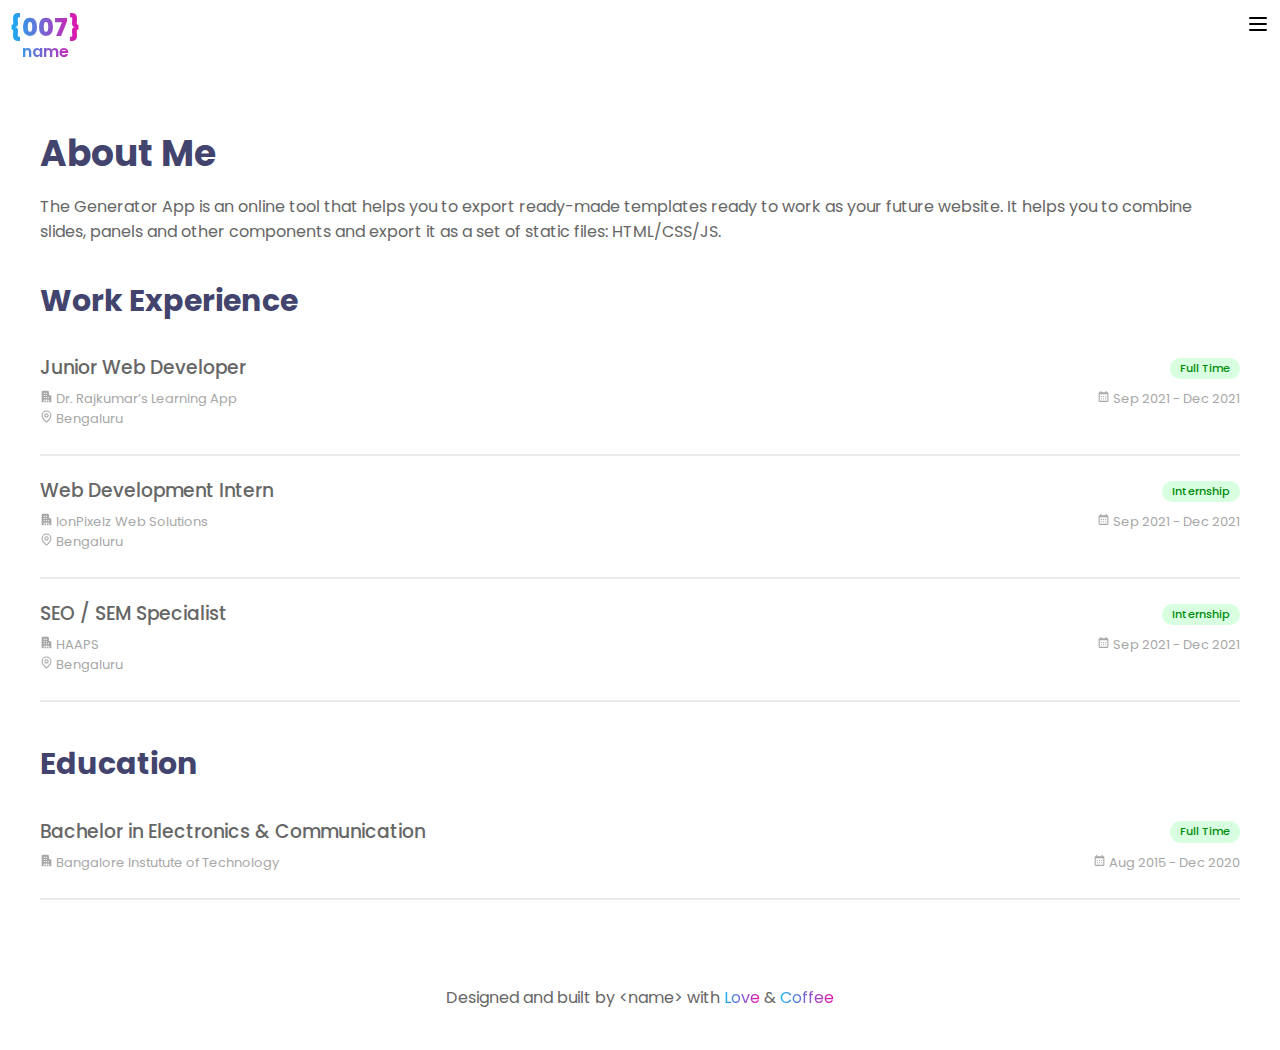
==== pages/about.html @ ec28f5c0 "styling on tech-stack.html page" ====
<!DOCTYPE html>
<html lang="en">
<head>
  <meta charset="UTF-8">
  <meta name="viewport" content="width=device-width, initial-scale=1.0">
  <title>About - Portfolio</title>
  <!-- Google Fonts -->
  <link rel="preconnect" href="https://fonts.googleapis.com">
  <link rel="preconnect" href="https://fonts.gstatic.com" crossorigin>
  <link href="https://fonts.googleapis.com/css2?family=Poppins:ital,wght@0,100;0,200;0,300;0,400;0,500;0,600;0,700;0,800;0,900;1,100;1,200;1,300;1,400;1,500;1,600;1,700;1,800;1,900&display=swap" rel="stylesheet">
  <!-- CSS -->
  <link rel="stylesheet" href="../css/icons.css">
  <link rel="stylesheet" href="../css/index.css">
</head>
<body>
  <!-- Header -->
  <header class="header">
    <nav class="header__nav">
      <!-- Logo -->
      <div class="header__logo">
      <div class="logo">
        <a href="index.html">
          <div class="logo__upper">{007}</div>
          <div class="logo__lower">name</div>
        </a>
      </div>
    </div>
    <!-- Navigation -->
      <div class="toggle-menu" role="button"><i class="icon icon-menu"></i></div>
    </nav>
  </header>

  <!-- Main -->
   <main class="page-content page-about">
    <h1>About Me</h1>
    <p>The Generator App is an online tool that helps you to export ready-made templates ready to work as your future website. It helps you to combine slides, panels and other components and export it as a set of static files: HTML/CSS/JS.</p>

    <h2>Work Experience</h2>

    <ul class="job-list">
      <li class="job-list__item">
        <h3 class="job-list__title">Junior Web Developer <span class="pill">Full Time</span></h3>
        <div class="job-list__detail-container">
          <div class="job-list__detail"><i class="icon icon-building"></i> Dr. Rajkumar’s Learning App</div>
          <div class="job-list__detail"><i class="icon icon-map_pin"></i> Bengaluru</div>
        </div>
        <div class="job-list__detail"><i class="icon icon-calendar"></i> Sep 2021 - Dec 2021</div>
      </li>
      <li class="job-list__item">
        <h3 class="job-list__title">Web Development Intern <span class="pill">Internship</span></h3>
        <div class="job-list__detail-container">
        <div class="job-list__detail"><i class="icon icon-building"></i> IonPixelz Web Solutions</div>

          <div class="job-list__detail"><i class="icon icon-map_pin"></i> Bengaluru</div>
        </div>
        <div class="job-list__detail"><i class="icon icon-calendar"></i> Sep 2021 - Dec 2021</div>

      </li>
      <li class="job-list__item">
        <h3 class="job-list__title">SEO / SEM Specialist <span class="pill">Internship</span></h3>
        <div class="job-list__detail-container">
          <div class="job-list__detail"><i class="icon icon-building"></i> HAAPS</div>
          <div class="job-list__detail"><i class="icon icon-map_pin"></i> Bengaluru</div>
        </div>

        <div class="job-list__detail"><i class="icon icon-calendar"></i> Sep 2021 - Dec 2021</div>
      </li>
    </ul>

    <h2>Education</h2>

    <ul class="job-list">
      <li class="job-list__item">
        <h3 class="job-list__title">Bachelor in Electronics & Communication <span class="pill">Full Time</span></h3>
        <div class="job-list__detail"><i class="icon icon-building"></i> Bangalore Instutute of Technology</div>
        <div class="job-list__detail"><i class="icon icon-calendar"></i> Aug 2015 - Dec 2020</div>
      </li>
    </ul>
   </main>

  <!-- Footer -->
   <footer class="footer">
    <p>Designed and built by &lt;name&gt; with <span class="gradient-text">Love</span> & <span class="gradient-text">Coffee</span></p>
   </footer>
</body>
</html>
---- css/icons.css ----
/* COLORED ICONS ----------------------------------- */

/* Devicon: html5 */
.icon-html5 {
  display: inline-block;
  width: 1em;
  height: 1em;
  background-repeat: no-repeat;
  background-size: 100% 100%;
  background-image: url("data:image/svg+xml,%3Csvg xmlns='http://www.w3.org/2000/svg' viewBox='0 0 128 128'%3E%3Cpath fill='%23e44d26' d='M19.037 113.876L9.032 1.661h109.936l-10.016 112.198l-45.019 12.48z'/%3E%3Cpath fill='%23f16529' d='m64 116.8l36.378-10.086l8.559-95.878H64z'/%3E%3Cpath fill='%23ebebeb' d='M64 52.455H45.788L44.53 38.361H64V24.599H29.489l.33 3.692l3.382 37.927H64zm0 35.743l-.061.017l-15.327-4.14l-.979-10.975H33.816l1.928 21.609l28.193 7.826l.063-.017z'/%3E%3Cpath fill='%23fff' d='M63.952 52.455v13.763h16.947l-1.597 17.849l-15.35 4.143v14.319l28.215-7.82l.207-2.325l3.234-36.233l.335-3.696h-3.708zm0-27.856v13.762h33.244l.276-3.092l.628-6.978l.329-3.692z'/%3E%3C/svg%3E");
}
/* Devicon: css3 */
.icon-css3 {
  display: inline-block;
  width: 1em;
  height: 1em;
  background-repeat: no-repeat;
  background-size: 100% 100%;
  background-image: url("data:image/svg+xml,%3Csvg xmlns='http://www.w3.org/2000/svg' viewBox='0 0 128 128'%3E%3Cpath fill='%231572b6' d='M18.814 114.123L8.76 1.352h110.48l-10.064 112.754l-45.243 12.543z'/%3E%3Cpath fill='%2333a9dc' d='m64.001 117.062l36.559-10.136l8.601-96.354h-45.16z'/%3E%3Cpath fill='%23fff' d='M64.001 51.429h18.302l1.264-14.163H64.001V23.435h34.682l-.332 3.711l-3.4 38.114h-30.95z'/%3E%3Cpath fill='%23ebebeb' d='m64.083 87.349l-.061.018l-15.403-4.159l-.985-11.031H33.752l1.937 21.717l28.331 7.863l.063-.018z'/%3E%3Cpath fill='%23fff' d='m81.127 64.675l-1.666 18.522l-15.426 4.164v14.39l28.354-7.858l.208-2.337l2.406-26.881z'/%3E%3Cpath fill='%23ebebeb' d='M64.048 23.435v13.831H30.64l-.277-3.108l-.63-7.012l-.331-3.711zm-.047 27.996v13.831H48.792l-.277-3.108l-.631-7.012l-.33-3.711z'/%3E%3C/svg%3E");
}
/* Devicon: react */
.icon-react {
  display: inline-block;
  width: 1em;
  height: 1em;
  background-repeat: no-repeat;
  background-size: 100% 100%;
  background-image: url("data:image/svg+xml,%3Csvg xmlns='http://www.w3.org/2000/svg' viewBox='0 0 128 128'%3E%3Cg fill='%2361dafb'%3E%3Ccircle cx='64' cy='64' r='11.4'/%3E%3Cpath d='M107.3 45.2c-2.2-.8-4.5-1.6-6.9-2.3c.6-2.4 1.1-4.8 1.5-7.1c2.1-13.2-.2-22.5-6.6-26.1c-1.9-1.1-4-1.6-6.4-1.6c-7 0-15.9 5.2-24.9 13.9c-9-8.7-17.9-13.9-24.9-13.9c-2.4 0-4.5.5-6.4 1.6c-6.4 3.7-8.7 13-6.6 26.1c.4 2.3.9 4.7 1.5 7.1c-2.4.7-4.7 1.4-6.9 2.3C8.2 50 1.4 56.6 1.4 64s6.9 14 19.3 18.8c2.2.8 4.5 1.6 6.9 2.3c-.6 2.4-1.1 4.8-1.5 7.1c-2.1 13.2.2 22.5 6.6 26.1c1.9 1.1 4 1.6 6.4 1.6c7.1 0 16-5.2 24.9-13.9c9 8.7 17.9 13.9 24.9 13.9c2.4 0 4.5-.5 6.4-1.6c6.4-3.7 8.7-13 6.6-26.1c-.4-2.3-.9-4.7-1.5-7.1c2.4-.7 4.7-1.4 6.9-2.3c12.5-4.8 19.3-11.4 19.3-18.8s-6.8-14-19.3-18.8M92.5 14.7c4.1 2.4 5.5 9.8 3.8 20.3c-.3 2.1-.8 4.3-1.4 6.6c-5.2-1.2-10.7-2-16.5-2.5c-3.4-4.8-6.9-9.1-10.4-13c7.4-7.3 14.9-12.3 21-12.3c1.3 0 2.5.3 3.5.9M81.3 74c-1.8 3.2-3.9 6.4-6.1 9.6c-3.7.3-7.4.4-11.2.4c-3.9 0-7.6-.1-11.2-.4q-3.3-4.8-6-9.6c-1.9-3.3-3.7-6.7-5.3-10c1.6-3.3 3.4-6.7 5.3-10c1.8-3.2 3.9-6.4 6.1-9.6c3.7-.3 7.4-.4 11.2-.4c3.9 0 7.6.1 11.2.4q3.3 4.8 6 9.6c1.9 3.3 3.7 6.7 5.3 10c-1.7 3.3-3.4 6.6-5.3 10m8.3-3.3c1.5 3.5 2.7 6.9 3.8 10.3c-3.4.8-7 1.4-10.8 1.9c1.2-1.9 2.5-3.9 3.6-6c1.2-2.1 2.3-4.2 3.4-6.2M64 97.8c-2.4-2.6-4.7-5.4-6.9-8.3c2.3.1 4.6.2 6.9.2s4.6-.1 6.9-.2c-2.2 2.9-4.5 5.7-6.9 8.3m-18.6-15c-3.8-.5-7.4-1.1-10.8-1.9c1.1-3.3 2.3-6.8 3.8-10.3c1.1 2 2.2 4.1 3.4 6.1c1.2 2.2 2.4 4.1 3.6 6.1m-7-25.5c-1.5-3.5-2.7-6.9-3.8-10.3c3.4-.8 7-1.4 10.8-1.9c-1.2 1.9-2.5 3.9-3.6 6c-1.2 2.1-2.3 4.2-3.4 6.2M64 30.2c2.4 2.6 4.7 5.4 6.9 8.3c-2.3-.1-4.6-.2-6.9-.2s-4.6.1-6.9.2c2.2-2.9 4.5-5.7 6.9-8.3m22.2 21l-3.6-6c3.8.5 7.4 1.1 10.8 1.9c-1.1 3.3-2.3 6.8-3.8 10.3c-1.1-2.1-2.2-4.2-3.4-6.2M31.7 35c-1.7-10.5-.3-17.9 3.8-20.3c1-.6 2.2-.9 3.5-.9c6 0 13.5 4.9 21 12.3c-3.5 3.8-7 8.2-10.4 13c-5.8.5-11.3 1.4-16.5 2.5c-.6-2.3-1-4.5-1.4-6.6M7 64c0-4.7 5.7-9.7 15.7-13.4c2-.8 4.2-1.5 6.4-2.1c1.6 5 3.6 10.3 6 15.6c-2.4 5.3-4.5 10.5-6 15.5C15.3 75.6 7 69.6 7 64m28.5 49.3c-4.1-2.4-5.5-9.8-3.8-20.3c.3-2.1.8-4.3 1.4-6.6c5.2 1.2 10.7 2 16.5 2.5c3.4 4.8 6.9 9.1 10.4 13c-7.4 7.3-14.9 12.3-21 12.3c-1.3 0-2.5-.3-3.5-.9M96.3 93c1.7 10.5.3 17.9-3.8 20.3c-1 .6-2.2.9-3.5.9c-6 0-13.5-4.9-21-12.3c3.5-3.8 7-8.2 10.4-13c5.8-.5 11.3-1.4 16.5-2.5c.6 2.3 1 4.5 1.4 6.6m9-15.6c-2 .8-4.2 1.5-6.4 2.1c-1.6-5-3.6-10.3-6-15.6c2.4-5.3 4.5-10.5 6-15.5c13.8 4 22.1 10 22.1 15.6c0 4.7-5.8 9.7-15.7 13.4'/%3E%3C/g%3E%3C/svg%3E");
}
/* Devicon: redux */
.icon-redux {
  display: inline-block;
  width: 1em;
  height: 1em;
  background-repeat: no-repeat;
  background-size: 100% 100%;
  background-image: url("data:image/svg+xml,%3Csvg xmlns='http://www.w3.org/2000/svg' viewBox='0 0 128 128'%3E%3Cpath fill='%23764abc' d='M88.69 88.11c-9 18.4-24.76 30.78-45.61 34.85a39.7 39.7 0 0 1-9.77 1.14c-12 0-23-5-28.34-13.19C-2.2 100-4.64 76.87 19 59.76c.48 2.61 1.46 6.19 2.11 8.31A38.24 38.24 0 0 0 10 81.1c-4.4 8.64-3.91 17.27 1.3 25.25c3.6 5.38 9.3 8.65 16.63 9.65a44 44 0 0 0 26.55-5c12.71-6.68 21.18-14.66 26.72-25.57a9.32 9.32 0 0 1-2.61-6A9.12 9.12 0 0 1 87.37 70h.34a9.15 9.15 0 0 1 1 18.25zm28.67-20.2c12.21 13.84 12.54 30.13 7.82 39.58c-4.4 8.63-16 17.27-31.6 17.27a50.5 50.5 0 0 1-21-5.05c2.29-1.63 5.54-4.24 7.33-5.87a41.5 41.5 0 0 0 16 3.42c10.1 0 17.75-4.72 22.31-13.35c2.93-5.7 3.1-12.38.33-19.22a43.6 43.6 0 0 0-17.27-20.85a62 62 0 0 0-34.74-10.59h-2.93a9.21 9.21 0 0 1-8 5.54h-.31a9.13 9.13 0 0 1-.3-18.25h.33a9 9 0 0 1 8 4.89h2.61c20.8 0 39.06 7.98 51.42 22.48m-82.75 23a7.3 7.3 0 0 1 1.14-4.73c-9.12-15.8-14-35.83-6.51-56.68C34.61 13.83 48.13 3.24 62.79 3.24c15.64 0 31.93 13.69 33.88 40.07c-2.44-.81-6-2-8.14-2.44c-.53-8.63-7.82-30.13-25.09-29.81c-6.19.17-15.31 3.1-20 9.12a43.7 43.7 0 0 0-9.64 25.25a59.6 59.6 0 0 0 8.47 36.16a2.75 2.75 0 0 1 1.14-.16h.32a9.121 9.121 0 0 1 .33 18.24h-.33a9.16 9.16 0 0 1-9.12-8.79z'/%3E%3C/svg%3E");
}
/* Devicon: bootstrap */
.icon-bootstrap {
  display: inline-block;
  width: 1em;
  height: 1em;
  background-repeat: no-repeat;
  background-size: 100% 100%;
  background-image: url("data:image/svg+xml,%3Csvg xmlns='http://www.w3.org/2000/svg' viewBox='0 0 128 128'%3E%3Cdefs%3E%3ClinearGradient id='deviconBootstrap0' x1='76.079' x2='523.48' y1='10.798' y2='365.95' gradientTransform='translate(1.11 14.613)scale(.24566)' gradientUnits='userSpaceOnUse'%3E%3Cstop offset='0' stop-color='%239013fe'/%3E%3Cstop offset='1' stop-color='%236610f2'/%3E%3C/linearGradient%3E%3ClinearGradient id='deviconBootstrap1' x1='193.51' x2='293.51' y1='109.74' y2='278.87' gradientTransform='translate(0 52)' gradientUnits='userSpaceOnUse'%3E%3Cstop offset='0' stop-color='%23fff'/%3E%3Cstop offset='1' stop-color='%23f1e5fc'/%3E%3C/linearGradient%3E%3Cfilter id='deviconBootstrap2' width='197' height='249' x='161.9' y='135.46' color-interpolation-filters='sRGB' filterUnits='userSpaceOnUse'%3E%3CfeFlood flood-opacity='0' result='BackgroundImageFix'/%3E%3CfeColorMatrix in='SourceAlpha' values='0 0 0 0 0 0 0 0 0 0 0 0 0 0 0 0 0 0 127 0'/%3E%3CfeOffset dy='4'/%3E%3CfeGaussianBlur stdDeviation='8'/%3E%3CfeColorMatrix values='0 0 0 0 0 0 0 0 0 0 0 0 0 0 0 0 0 0 0.15 0'/%3E%3CfeBlend in2='BackgroundImageFix' result='effect1_dropShadow'/%3E%3CfeBlend in='SourceGraphic' in2='effect1_dropShadow' result='shape'/%3E%3C/filter%3E%3C/defs%3E%3Cpath fill='url(%23deviconBootstrap0)' d='M14.985 27.712c-.237-6.815 5.072-13.099 12.249-13.099h73.54c7.177 0 12.486 6.284 12.249 13.099c-.228 6.546.068 15.026 2.202 21.94c2.141 6.936 5.751 11.319 11.664 11.883v6.387c-5.913.564-9.523 4.947-11.664 11.883c-2.134 6.914-2.43 15.394-2.202 21.94c.237 6.815-5.072 13.098-12.249 13.098h-73.54c-7.177 0-12.486-6.284-12.249-13.098c.228-6.546-.068-15.026-2.203-21.94c-2.14-6.935-5.76-11.319-11.673-11.883v-6.387c5.913-.563 9.533-4.947 11.673-11.883c2.135-6.914 2.43-15.394 2.203-21.94'/%3E%3Cpath fill='url(%23deviconBootstrap1)' d='M267.1 364.46c47.297 0 75.798-23.158 75.798-61.355c0-28.873-20.336-49.776-50.532-53.085v-1.203c22.185-3.609 39.594-24.211 39.594-47.219c0-32.783-25.882-54.138-65.322-54.138h-88.74v217zm-54.692-189.48h45.911c24.958 0 39.131 11.128 39.131 31.279c0 21.505-16.484 33.535-46.372 33.535h-38.67zm0 161.96v-71.431h45.602c32.661 0 49.608 12.03 49.608 35.49c0 23.459-16.484 35.941-47.605 35.941z' filter='url(%23deviconBootstrap2)' transform='translate(1.494 2.203)scale(.24566)'/%3E%3C/svg%3E");
}
/* Devicon: sass */
.icon-sass {
  display: inline-block;
  width: 1em;
  height: 1em;
  background-repeat: no-repeat;
  background-size: 100% 100%;
  background-image: url("data:image/svg+xml,%3Csvg xmlns='http://www.w3.org/2000/svg' viewBox='0 0 128 128'%3E%3Cpath fill='%23cb6699' fill-rule='evenodd' d='M1.219 56.156c0 .703.207 1.167.323 1.618c.756 2.933 2.381 5.45 4.309 7.746c2.746 3.272 6.109 5.906 9.554 8.383c2.988 2.148 6.037 4.248 9.037 6.38c.515.366 1.002.787 1.561 1.236c-.481.26-.881.489-1.297.7c-3.959 2.008-7.768 4.259-11.279 6.986c-2.116 1.644-4.162 3.391-5.607 5.674c-2.325 3.672-3.148 7.584-1.415 11.761c.506 1.22 1.278 2.274 2.367 3.053c.353.252.749.502 1.162.6c1.058.249 2.136.412 3.207.609l3.033-.002c3.354-.299 6.407-1.448 9.166-3.352c4.312-2.976 7.217-6.966 8.466-12.087c.908-3.722.945-7.448-.125-11.153a12 12 0 0 0-.354-1.014c-.13-.333-.283-.657-.463-1.072l6.876-3.954l.103.088c-.125.409-.258.817-.371 1.23c-.817 2.984-1.36 6.02-1.165 9.117c.208 3.3 1.129 6.389 3.061 9.146c1.562 2.23 5.284 2.313 6.944.075c.589-.795 1.16-1.626 1.589-2.513c1.121-2.315 2.159-4.671 3.23-7.011l.187-.428c-.077 1.108-.167 2.081-.208 3.055c-.064 1.521.025 3.033.545 4.48c.445 1.238 1.202 2.163 2.62 2.326c.97.111 1.743-.333 2.456-.896a10.4 10.4 0 0 0 2.691-3.199c1.901-3.491 3.853-6.961 5.576-10.54c1.864-3.871 3.494-7.855 5.225-11.792l.286-.698c.409 1.607.694 3.181 1.219 4.671c.61 1.729 1.365 3.417 2.187 5.058c.389.775.344 1.278-.195 1.928c-2.256 2.72-4.473 5.473-6.692 8.223c-.491.607-.98 1.225-1.389 1.888a3.7 3.7 0 0 0-.48 1.364a1.737 1.737 0 0 0 1.383 1.971a9.7 9.7 0 0 0 2.708.193c3.097-.228 5.909-1.315 8.395-3.157c3.221-2.386 4.255-5.642 3.475-9.501c-.211-1.047-.584-2.065-.947-3.074c-.163-.455-.174-.774.123-1.198c2.575-3.677 4.775-7.578 6.821-11.569c.081-.157.164-.314.306-.482c.663 3.45 1.661 6.775 3.449 9.792c-.912.879-1.815 1.676-2.632 2.554c-1.799 1.934-3.359 4.034-4.173 6.595c-.35 1.104-.619 2.226-.463 3.405c.242 1.831 1.742 3.021 3.543 2.604c3.854-.892 7.181-2.708 9.612-5.925c1.636-2.166 1.785-4.582 1.1-7.113c-.188-.688-.411-1.365-.651-2.154c.951-.295 1.878-.649 2.837-.868c4.979-1.136 9.904-.938 14.702.86c2.801 1.05 5.064 2.807 6.406 5.571c1.639 3.379.733 6.585-2.452 8.721c-.297.199-.637.356-.883.605a.87.87 0 0 0-.205.67c.021.123.346.277.533.275c1.047-.008 1.896-.557 2.711-1.121c2.042-1.413 3.532-3.314 3.853-5.817l.063-.188l-.077-1.63c-.031-.094.023-.187.016-.258c-.434-3.645-2.381-6.472-5.213-8.688c-3.28-2.565-7.153-3.621-11.249-3.788a25.4 25.4 0 0 0-9.765 1.503c-.897.325-1.786.71-2.688 1.073c-.121-.219-.251-.429-.358-.646c-.926-1.896-2.048-3.708-2.296-5.882c-.176-1.544-.392-3.086-.025-4.613c.353-1.469.813-2.913 1.246-4.362c.223-.746.066-1.164-.646-1.5a3 3 0 0 0-.786-.258c-1.75-.254-3.476-.109-5.171.384c-.6.175-1.036.511-1.169 1.175c-.076.381-.231.746-.339 1.122c-.443 1.563-.757 3.156-1.473 4.645c-1.794 3.735-3.842 7.329-5.938 10.897c-.227.385-.466.763-.752 1.23c-.736-1.54-1.521-2.922-1.759-4.542c-.269-1.832-.481-3.661-.025-5.479c.339-1.356.782-2.687 1.19-4.025c.193-.636.104-.97-.472-1.305c-.291-.169-.62-.319-.948-.368a11.64 11.64 0 0 0-5.354.438c-.543.176-.828.527-.994 1.087c-.488 1.652-.904 3.344-1.589 4.915c-2.774 6.36-5.628 12.687-8.479 19.013c-.595 1.321-1.292 2.596-1.963 3.882c-.17.326-.418.613-.63.919c-.17-.201-.236-.339-.235-.477c.005-.813-.092-1.65.063-2.436a172 172 0 0 1 1.578-7.099c.47-1.946 1.017-3.874 1.538-5.807c.175-.647.178-1.252-.287-1.796c-.781-.911-2.413-1.111-3.381-.409l-.428.242l.083-.69c.204-1.479.245-2.953-.161-4.41c-.506-1.816-1.802-2.861-3.686-2.803c-.878.027-1.8.177-2.613.497c-3.419 1.34-6.048 3.713-8.286 6.568a2.6 2.6 0 0 1-.757.654c-2.893 1.604-5.795 3.188-8.696 4.778l-3.229 1.769c-.866-.826-1.653-1.683-2.546-2.41c-2.727-2.224-5.498-4.393-8.244-6.592c-2.434-1.949-4.792-3.979-6.596-6.56c-1.342-1.92-2.207-4.021-2.29-6.395c-.105-3.025.753-5.789 2.293-8.362c1.97-3.292 4.657-5.934 7.611-8.327c3.125-2.53 6.505-4.678 10.008-6.639c4.901-2.743 9.942-5.171 15.347-6.774c5.542-1.644 11.165-2.585 16.965-1.929c2.28.258 4.494.78 6.527 1.895c1.557.853 2.834 1.97 3.428 3.716c.586 1.718.568 3.459.162 5.204c-.825 3.534-2.76 6.447-5.195 9.05c-3.994 4.267-8.866 7.172-14.351 9.091a39.5 39.5 0 0 1-9.765 2.083c-2.729.229-5.401-.013-7.985-.962c-1.711-.629-3.201-1.591-4.399-2.987c-.214-.25-.488-.521-.887-.287c-.391.23-.46.602-.329.979c.219.626.421 1.278.762 1.838c.857 1.405 2.107 2.424 3.483 3.298c2.643 1.681 5.597 2.246 8.66 2.377c4.648.201 9.183-.493 13.654-1.74c6.383-1.78 11.933-4.924 16.384-9.884c3.706-4.13 6.353-8.791 6.92-14.419c.277-2.747-.018-5.438-1.304-7.944c-1.395-2.715-3.613-4.734-6.265-6.125C68.756 18.179 64.588 17 60.286 17h-4.31c-5.21 0-10.247 1.493-15.143 3.274c-3.706 1.349-7.34 2.941-10.868 4.703c-7.683 3.839-14.838 8.468-20.715 14.833c-2.928 3.171-5.407 6.67-6.833 10.79a41 41 0 0 0-1.111 3.746m27.839 36.013c-.333 4.459-2.354 8.074-5.657 11.002c-1.858 1.646-3.989 2.818-6.471 3.23c-.9.149-1.821.185-2.694-.188c-1.245-.532-1.524-1.637-1.548-2.814c-.037-1.876.62-3.572 1.521-5.186c1.176-2.104 2.9-3.708 4.741-5.206c2.9-2.361 6.046-4.359 9.268-6.245l.243-.1c.498 1.84.735 3.657.597 5.507M54.303 70.98c-.235 1.424-.529 2.849-.945 4.229c-1.438 4.777-3.285 9.406-5.282 13.973c-.369.845-.906 1.616-1.373 2.417a1.7 1.7 0 0 1-.283.334c-.578.571-1.126.541-1.418-.206c-.34-.868-.549-1.797-.729-2.716c-.121-.617-.092-1.265-.13-1.897c.039-4.494 1.41-8.578 3.736-12.38c.959-1.568 2.003-3.062 3.598-4.054a6.3 6.3 0 0 1 1.595-.706c.85-.239 1.372.154 1.231 1.006m17.164 21.868l6.169-7.203c.257 2.675-4.29 8.015-6.169 7.203m19.703-4.847c-.436.25-.911.43-1.358.661c-.409.212-.544-.002-.556-.354a2.4 2.4 0 0 1 .093-.721c.833-2.938 2.366-5.446 4.647-7.486l.16-.082c1.085 3.035-.169 6.368-2.986 7.982' clip-rule='evenodd'/%3E%3C/svg%3E");
}
/* Devicon: git */
.icon-git {
  display: inline-block;
  width: 1em;
  height: 1em;
  background-repeat: no-repeat;
  background-size: 100% 100%;
  background-image: url("data:image/svg+xml,%3Csvg xmlns='http://www.w3.org/2000/svg' viewBox='0 0 128 128'%3E%3Cpath fill='%23f34f29' d='M124.737 58.378L69.621 3.264c-3.172-3.174-8.32-3.174-11.497 0L46.68 14.71l14.518 14.518c3.375-1.139 7.243-.375 9.932 2.314c2.703 2.706 3.461 6.607 2.294 9.993l13.992 13.993c3.385-1.167 7.292-.413 9.994 2.295c3.78 3.777 3.78 9.9 0 13.679a9.673 9.673 0 0 1-13.683 0a9.68 9.68 0 0 1-2.105-10.521L68.574 47.933l-.002 34.341a9.7 9.7 0 0 1 2.559 1.828c3.778 3.777 3.778 9.898 0 13.683c-3.779 3.777-9.904 3.777-13.679 0c-3.778-3.784-3.778-9.905 0-13.683a9.7 9.7 0 0 1 3.167-2.11V47.333a9.6 9.6 0 0 1-3.167-2.111c-2.862-2.86-3.551-7.06-2.083-10.576L41.056 20.333L3.264 58.123a8.133 8.133 0 0 0 0 11.5l55.117 55.114c3.174 3.174 8.32 3.174 11.499 0l54.858-54.858a8.135 8.135 0 0 0-.001-11.501'/%3E%3C/svg%3E");
}
/* Devicon: vscode */
.icon-vscode {
  display: inline-block;
  width: 1em;
  height: 1em;
  background-repeat: no-repeat;
  background-size: 100% 100%;
  background-image: url("data:image/svg+xml,%3Csvg xmlns='http://www.w3.org/2000/svg' viewBox='0 0 128 128'%3E%3Cmask id='deviconVscode0' width='128' height='128' x='0' y='0' maskUnits='userSpaceOnUse' style='mask-type:alpha'%3E%3Cpath fill='%23fff' fill-rule='evenodd' d='M90.767 127.126a7.97 7.97 0 0 0 6.35-.244l26.353-12.681a8 8 0 0 0 4.53-7.209V21.009a8 8 0 0 0-4.53-7.21L97.117 1.12a7.97 7.97 0 0 0-9.093 1.548l-50.45 46.026L15.6 32.013a5.33 5.33 0 0 0-6.807.302l-7.048 6.411a5.335 5.335 0 0 0-.006 7.888L20.796 64L1.74 81.387a5.336 5.336 0 0 0 .006 7.887l7.048 6.411a5.33 5.33 0 0 0 6.807.303l21.974-16.68l50.45 46.025a8 8 0 0 0 2.743 1.793Zm5.252-92.183L57.74 64l38.28 29.058V34.943Z' clip-rule='evenodd'/%3E%3C/mask%3E%3Cg mask='url(%23deviconVscode0)'%3E%3Cpath fill='%230065A9' d='M123.471 13.82L97.097 1.12A7.97 7.97 0 0 0 88 2.668L1.662 81.387a5.333 5.333 0 0 0 .006 7.887l7.052 6.411a5.33 5.33 0 0 0 6.811.303l103.971-78.875c3.488-2.646 8.498-.158 8.498 4.22v-.306a8 8 0 0 0-4.529-7.208Z'/%3E%3Cg filter='url(%23deviconVscode1)'%3E%3Cpath fill='%23007ACC' d='m123.471 114.181l-26.374 12.698A7.97 7.97 0 0 1 88 125.333L1.662 46.613a5.333 5.333 0 0 1 .006-7.887l7.052-6.411a5.33 5.33 0 0 1 6.811-.303l103.971 78.874c3.488 2.647 8.498.159 8.498-4.219v.306a8 8 0 0 1-4.529 7.208'/%3E%3C/g%3E%3Cg filter='url(%23deviconVscode2)'%3E%3Cpath fill='%231F9CF0' d='M97.098 126.882A7.98 7.98 0 0 1 88 125.333c2.952 2.952 8 .861 8-3.314V5.98c0-4.175-5.048-6.266-8-3.313a7.98 7.98 0 0 1 9.098-1.549L123.467 13.8A8 8 0 0 1 128 21.01v85.982a8 8 0 0 1-4.533 7.21z'/%3E%3C/g%3E%3Cpath fill='url(%23deviconVscode3)' fill-rule='evenodd' d='M90.69 127.126a7.97 7.97 0 0 0 6.349-.244l26.353-12.681a8 8 0 0 0 4.53-7.21V21.009a8 8 0 0 0-4.53-7.21L97.039 1.12a7.97 7.97 0 0 0-9.093 1.548l-50.45 46.026l-21.974-16.68a5.33 5.33 0 0 0-6.807.302l-7.048 6.411a5.336 5.336 0 0 0-.006 7.888L20.718 64L1.662 81.386a5.335 5.335 0 0 0 .006 7.888l7.048 6.411a5.33 5.33 0 0 0 6.807.303l21.975-16.681l50.45 46.026a8 8 0 0 0 2.742 1.793m5.252-92.184L57.662 64l38.28 29.057z' clip-rule='evenodd' opacity='.25'/%3E%3C/g%3E%3Cdefs%3E%3Cfilter id='deviconVscode1' width='144.744' height='113.408' x='-8.411' y='22.594' color-interpolation-filters='sRGB' filterUnits='userSpaceOnUse'%3E%3CfeFlood flood-opacity='0' result='BackgroundImageFix'/%3E%3CfeColorMatrix in='SourceAlpha' result='hardAlpha' values='0 0 0 0 0 0 0 0 0 0 0 0 0 0 0 0 0 0 127 0'/%3E%3CfeOffset/%3E%3CfeGaussianBlur stdDeviation='4.167'/%3E%3CfeColorMatrix values='0 0 0 0 0 0 0 0 0 0 0 0 0 0 0 0 0 0 0.25 0'/%3E%3CfeBlend in2='BackgroundImageFix' mode='overlay' result='effect1_dropShadow_1_36'/%3E%3CfeBlend in='SourceGraphic' in2='effect1_dropShadow_1_36' result='shape'/%3E%3C/filter%3E%3Cfilter id='deviconVscode2' width='56.667' height='144.007' x='79.667' y='-8.004' color-interpolation-filters='sRGB' filterUnits='userSpaceOnUse'%3E%3CfeFlood flood-opacity='0' result='BackgroundImageFix'/%3E%3CfeColorMatrix in='SourceAlpha' result='hardAlpha' values='0 0 0 0 0 0 0 0 0 0 0 0 0 0 0 0 0 0 127 0'/%3E%3CfeOffset/%3E%3CfeGaussianBlur stdDeviation='4.167'/%3E%3CfeColorMatrix values='0 0 0 0 0 0 0 0 0 0 0 0 0 0 0 0 0 0 0.25 0'/%3E%3CfeBlend in2='BackgroundImageFix' mode='overlay' result='effect1_dropShadow_1_36'/%3E%3CfeBlend in='SourceGraphic' in2='effect1_dropShadow_1_36' result='shape'/%3E%3C/filter%3E%3ClinearGradient id='deviconVscode3' x1='63.922' x2='63.922' y1='.33' y2='127.67' gradientUnits='userSpaceOnUse'%3E%3Cstop stop-color='%23fff'/%3E%3Cstop offset='1' stop-color='%23fff' stop-opacity='0'/%3E%3C/linearGradient%3E%3C/defs%3E%3C/svg%3E");
}
/* vscode-icons: file-type-tailwind */
.icon-tailwind {
  display: inline-block;
  width: 1em;
  height: 1em;
  background-repeat: no-repeat;
  background-size: 100% 100%;
  background-image: url("data:image/svg+xml,%3Csvg xmlns='http://www.w3.org/2000/svg' viewBox='0 0 32 32'%3E%3Cpath fill='%2344a8b3' d='M9 13.7q1.4-5.6 7-5.6c5.6 0 6.3 4.2 9.1 4.9q2.8.7 4.9-2.1q-1.4 5.6-7 5.6c-5.6 0-6.3-4.2-9.1-4.9q-2.8-.7-4.9 2.1m-7 8.4q1.4-5.6 7-5.6c5.6 0 6.3 4.2 9.1 4.9q2.8.7 4.9-2.1q-1.4 5.6-7 5.6c-5.6 0-6.3-4.2-9.1-4.9q-2.8-.7-4.9 2.1'/%3E%3C/svg%3E");
}
/* vscode-icons: file-type-js-official */
.icon-js {
  display: inline-block;
  width: 1em;
  height: 1em;
  background-repeat: no-repeat;
  background-size: 100% 100%;
  background-image: url("data:image/svg+xml,%3Csvg xmlns='http://www.w3.org/2000/svg' viewBox='0 0 32 32'%3E%3Cpath fill='%23f5de19' d='M2 2h28v28H2z'/%3E%3Cpath d='M20.809 23.875a2.87 2.87 0 0 0 2.6 1.6c1.09 0 1.787-.545 1.787-1.3c0-.9-.716-1.222-1.916-1.747l-.658-.282c-1.9-.809-3.16-1.822-3.16-3.964c0-1.973 1.5-3.476 3.853-3.476a3.89 3.89 0 0 1 3.742 2.107L25 18.128A1.79 1.79 0 0 0 23.311 17a1.145 1.145 0 0 0-1.259 1.128c0 .789.489 1.109 1.618 1.6l.658.282c2.236.959 3.5 1.936 3.5 4.133c0 2.369-1.861 3.667-4.36 3.667a5.06 5.06 0 0 1-4.795-2.691Zm-9.295.228c.413.733.789 1.353 1.693 1.353c.864 0 1.41-.338 1.41-1.653v-8.947h2.631v8.982c0 2.724-1.6 3.964-3.929 3.964a4.085 4.085 0 0 1-3.947-2.4Z'/%3E%3C/svg%3E");
}
/* akar-icons: link-chain */
.icon-chain {
  display: inline-block;
  width: 1em;
  height: 1em;
  --svg: url("data:image/svg+xml,%3Csvg xmlns='http://www.w3.org/2000/svg' viewBox='0 0 24 24'%3E%3Cg fill='none' stroke='%23000' stroke-linecap='round' stroke-linejoin='round' stroke-width='2'%3E%3Cpath d='M13.544 10.456a4.37 4.37 0 0 0-6.176 0l-3.089 3.088a4.367 4.367 0 1 0 6.177 6.177L12 18.177'/%3E%3Cpath d='M10.456 13.544a4.37 4.37 0 0 0 6.176 0l3.089-3.088a4.367 4.367 0 1 0-6.177-6.177L12 5.823'/%3E%3C/g%3E%3C/svg%3E");
  background-color: currentColor;
  -webkit-mask-image: var(--svg);
  mask-image: var(--svg);
  -webkit-mask-repeat: no-repeat;
  mask-repeat: no-repeat;
  -webkit-mask-size: 100% 100%;
  mask-size: 100% 100%;
}

/* CURRENT-COLOR ICONS -------------------------- */

/* ant-design: twitter-circle-filled */
.icon-twitter_circle {
  display: inline-block;
  width: 1em;
  height: 1em;
  --svg: url("data:image/svg+xml,%3Csvg xmlns='http://www.w3.org/2000/svg' viewBox='0 0 1024 1024'%3E%3Cpath fill='%23000' d='M512 64C264.6 64 64 264.6 64 512s200.6 448 448 448s448-200.6 448-448S759.4 64 512 64m215.3 337.7c.3 4.7.3 9.6.3 14.4c0 146.8-111.8 315.9-316.1 315.9c-63 0-121.4-18.3-170.6-49.8c9 1 17.6 1.4 26.8 1.4c52 0 99.8-17.6 137.9-47.4c-48.8-1-89.8-33-103.8-77c17.1 2.5 32.5 2.5 50.1-2a111 111 0 0 1-88.9-109v-1.4c14.7 8.3 32 13.4 50.1 14.1a111.13 111.13 0 0 1-49.5-92.4c0-20.7 5.4-39.6 15.1-56a315.28 315.28 0 0 0 229 116.1C492 353.1 548.4 292 616.2 292c32 0 60.8 13.4 81.1 35c25.1-4.7 49.1-14.1 70.5-26.7c-8.3 25.7-25.7 47.4-48.8 61.1c22.4-2.4 44-8.6 64-17.3c-15.1 22.2-34 41.9-55.7 57.6'/%3E%3C/svg%3E");
  background-color: currentColor;
  -webkit-mask-image: var(--svg);
  mask-image: var(--svg);
  -webkit-mask-repeat: no-repeat;
  mask-repeat: no-repeat;
  -webkit-mask-size: 100% 100%;
  mask-size: 100% 100%;
}
/* Font Awesome 4: github */
.icon-github {
  display: inline-block;
  width: 1.03em;
  height: 1em;
  --svg: url("data:image/svg+xml,%3Csvg xmlns='http://www.w3.org/2000/svg' viewBox='0 0 1536 1504'%3E%3Cpath fill='%23000' d='M768 0q209 0 385.5 103T1433 382.5T1536 768q0 251-146.5 451.5T1011 1497q-27 5-40-7t-13-30q0-3 .5-76.5t.5-134.5q0-97-52-142q57-6 102.5-18t94-39t81-66.5t53-105T1258 728q0-119-79-206q37-91-8-204q-28-9-81 11t-92 44l-38 24q-93-26-192-26t-192 26q-16-11-42.5-27T450 331.5T365 318q-45 113-8 204q-79 87-79 206q0 85 20.5 150T351 983t80.5 67t94 39t102.5 18q-39 36-49 103q-21 10-45 15t-57 5t-65.5-21.5T356 1146q-19-32-48.5-52t-49.5-24l-20-3q-21 0-29 4.5t-5 11.5t9 14t13 12l7 5q22 10 43.5 38t31.5 51l10 23q13 38 44 61.5t67 30t69.5 7t55.5-3.5l23-4q0 38 .5 88.5t.5 54.5q0 18-13 30t-40 7q-232-77-378.5-277.5T0 768q0-209 103-385.5T382.5 103T768 0M291 1103q3-7-7-12q-10-3-13 2q-3 7 7 12q9 6 13-2m31 34q7-5-2-16q-10-9-16-3q-7 5 2 16q10 10 16 3m30 45q9-7 0-19q-8-13-17-6q-9 5 0 18t17 7m42 42q8-8-4-19q-12-12-20-3q-9 8 4 19q12 12 20 3m57 25q3-11-13-16q-15-4-19 7t13 15q15 6 19-6m63 5q0-13-17-11q-16 0-16 11q0 13 17 11q16 0 16-11m58-10q-2-11-18-9q-16 3-14 15t18 8t14-14'/%3E%3C/svg%3E");
  background-color: currentColor;
  -webkit-mask-image: var(--svg);
  mask-image: var(--svg);
  -webkit-mask-repeat: no-repeat;
  mask-repeat: no-repeat;
  -webkit-mask-size: 100% 100%;
  mask-size: 100% 100%;
}
/* Core UI icons: cib:greensock */
.icon-greensock {
  display: inline-block;
  width: 1em;
  height: 1em;
  --svg: url("data:image/svg+xml,%3Csvg xmlns='http://www.w3.org/2000/svg' viewBox='0 0 32 32'%3E%3Cpath fill='%23000' d='M17.964 31.932c-.417-.073-.849-.271-1.094-.49a.96.96 0 0 1-.266-.646c0-.245.125-.589.323-.932q.18-.29.281-.62c.042-.151.13-.396.198-.552l.12-.286l.031-1.911c.016-1.057.047-2.036.073-2.188c.068-.438.182-.865.333-1.281l.115-.276l-.167-.099c-.151-.094-.276-.224-.771-.813c-.609-.719-1.411-1.115-2.547-1.25q-.556-.055-1.12-.078c-1.667-.078-2.62-.427-3.479-1.271c-.641-.63-.974-1.365-1.109-2.448c-.182-1.464-.385-2.214-.76-2.823a3 3 0 0 0-.318-.422l-.151-.151l-.333.214c-.182.12-.438.271-.563.339q-.624.345-1.193.76c-.932.677-1.948 1.526-2.505 2.083c-.25.25-.38.359-.438.349c-.38-.057-.089-1.703.531-2.943c.792-1.599 2.125-3.073 3.667-4.068c1.266-.818 3.313-1.943 4.26-2.339c1.682-.703 3.859-1.464 5.349-1.87c.313-.089.505-.167.635-.255c.292-.203.578-.302.906-.307c.276-.005.302-.01.568-.188c.313-.203.406-.214.719-.104l.203.073l.25-.172l.25-.167l.359.005c.276.005.401-.005.521-.057c.151-.068.156-.078.198-.328c.094-.542.104-.813.047-1.141c-.073-.432-.083-2.109-.01-2.438c.078-.354.13-.427.396-.557c.396-.193.693-.25 1.375-.25c.833 0 1.255.115 1.568.417c.281.271.328.906.182 2.396c-.089.859-.099 1.099-.073 1.661c.01.359.036.698.047.745c.021.089.042.094.344.099c.297.005.349.021.63.167c.271.141.474.313.516.438q.009.039.135 0c.161-.047.302.005.417.146c.068.089.109.104.266.104c.214 0 .292.052.469.313a.8.8 0 0 0 .328.266c.292.146.688.552.839.875c.234.479.281 1.036.135 1.536c-.052.188-.052.193.057.375c.229.391.313.87.219 1.276l-.052.24l.156.156c.776.776.661 2.042-.286 3.172a2 2 0 0 0-.266.422c-.182.484-.391.823-.661 1.104l-.276.281h-.281c-.281 0-.677-.094-.917-.219c-.099-.052-.104-.052-.083.01c.063.229.219 1.161.271 1.677c.083.792.057 1.943-.052 2.438a3.8 3.8 0 0 1-.396 1.047c-.104.167-.109.203-.089.406c.031.286-.036.766-.151 1.083c-.141.37-.193.542-.224.729c-.026.161-.026.161.089.161c.151 0 .234.089.234.266c0 .078-.068.5-.151.932c-.229 1.214-.245 1.349-.245 2.526c-.005 1.214-.005 1.203.271 1.385l.62.401a8.6 8.6 0 0 0 1.703.875c.87.344.99.432.99.724c0 .13-.026.177-.135.281c-.333.323-.99.396-2.313.255a23 23 0 0 0-2.068-.099c-1.823-.026-2.089-.089-2.328-.542c-.135-.26-.109-.599.078-1.156q.124-.367.219-.75c.125-.604.042-1.323-.25-2.135l-.25-.693c-.245-.703-.38-1.99-.234-2.281c.026-.057.073-.068.198-.063l.156.016l.13-.271c.099-.214.208-.354.505-.651l.38-.38l-.021-.245c-.016-.234-.323-1.37-.365-1.365c-.016 0-.099.115-.193.26c-.229.344-.734.875-1.021 1.068c-.125.083-.229.182-.229.214c-.005.141-.125.417-.271.609c-.141.188-.151.219-.13.385c.036.245-.042 1.031-.135 1.443a4.7 4.7 0 0 1-.344.885c-.359.745-.63 1.411-.698 1.719a8 8 0 0 0-.094.896c-.016.354-.052.698-.078.771c-.036.099-.036.177-.005.328c.026.109.042.354.036.547c-.005.266.016.438.094.75c.135.531.161.865.099 1.063c-.042.125-.083.172-.224.24c-.313.161-1.198.25-1.677.167zm1.265-.427c.182-.052.339-.208.339-.349c0-.063-.052-.245-.115-.406c-.125-.307-.339-1.12-.339-1.255c0-.068.005-.073.109-.016l.115.063v-.146a2 2 0 0 0-.089-.396c-.099-.297-.109-.302-.74-.339l-.427-.021l-.156.151a1.6 1.6 0 0 0-.224.292c-.068.135-.094.339-.052.385c.01.016.115 0 .229-.026a1 1 0 0 1 .208-.036c0 .005-.115.099-.26.198c-.625.469-.844.755-.844 1.12c0 .38.359.677.922.766c.385.057 1.135.073 1.323.016zm8.474-.62c.156-.188.135-.38-.063-.599q-.172-.174-.391-.292c-.219-.118-.292-.167-.438-.26a11 11 0 0 0-.813-.479q-.36-.194-.703-.411l-.094-.073v-1.432c0-1.411-.005-1.432-.078-1.411c-.365.099-.969.146-1.734.13l-.828-.01l.12.292c.224.552.339 1.292.339 2.141c0 .318-.021.432-.099.656q-.061.164-.115.328c-.016.047.042.083.255.146c.156.047.385.094.516.109l.24.026l-.026.24c-.026.271.005.557.073.646c.042.052.198.073.922.104c.547.026 1.141.083 1.609.151c.406.063.844.115.974.115c.219.005.24-.005.333-.115zm-8.338-2.437c.021-.016.052-.297.063-.63c.042-.932.078-1.068.547-2.12c.385-.859.589-1.661.573-2.229l-.01-.339l-.146.141c-.302.302-.094-.172.266-.594c.271-.323.365-.5.406-.786c.021-.115.063-.172.24-.307a4.5 4.5 0 0 0 1.474-1.948c.073-.188.26-.828.417-1.422c.292-1.099.448-1.573.589-1.776q.078-.119.063-.042a7 7 0 0 0-.177.849c-.042.255-.12.755-.172 1.104c-.099.714-.203 1.172-.344 1.526l-.094.24l.25.646c.26.661.38 1.141.401 1.604l.016.26l-.203.042a1.05 1.05 0 0 0-.667.417c-.177.255-.276.464-.229.51c.021.021.276.068.568.104c.453.052.625.052 1.224.016q.39-.016.771-.073c.057-.021.115-.135.208-.432c.214-.682.255-.922.229-1.401l-.021-.422l.109-.141c.255-.323.453-.906.536-1.589c.099-.833-.083-2.578-.422-4.078c-.161-.714-.229-1.141-.229-1.453v-.276l-.255.026c-.917.099-2.026.073-2.703-.068c-.37-.073-1.302-.349-1.505-.438l-.161-.073l-.021.182q-.022.147-.052.302c-.031.109-.021.135.172.323c.24.245.313.37.313.536c0 .104-.057.188-.349.49a4.4 4.4 0 0 1-.693.599l-.339.229l-.146.505c-.521 1.849-.62 3.531-.276 4.734l.083.302l-.167.208c-.625.786-.995 1.385-1.052 1.719a8 8 0 0 1-.115.49c-.135.516-.24 1.271-.286 2.089a54 54 0 0 1-.135 2.052l-.026.203l.26.078c.146.047.365.099.49.12c.234.036.667.026.734-.01zm5.057-2.865c.406-.026.776-.089.849-.151c.031-.021.068-.13.078-.24l.026-.198l-.323.073c-.255.052-.51.083-.766.104c-.615.026-1.234.01-1.844-.052c-.203-.031-.203-.031-.141.234c.052.198.063.208.594.245c.354.031.849.026 1.526-.016zm-.339-.906c.531-.047 1.193-.161 1.323-.229c.042-.021.078-.099.094-.188l.047-.276l.026-.13l-.13.026c-.578.12-1.016.156-1.891.156c-.854 0-.953-.005-1.177-.083a.8.8 0 0 0-.271-.063c-.036.021-.042.318-.01.526c.021.125.042.146.167.182c.396.109 1.063.135 1.823.073zm-9.666-4.698c1.333-.385 3.078-1.516 4.505-2.932c.464-.464.521-.526.583-.734l.083-.266c.01-.021-.073-.057-.182-.083c-.286-.068-.505-.234-.505-.385c0-.089-.052-.177-.203-.339c-.245-.276-.307-.396-.333-.661l-.021-.214l-.292-.208c-.167-.12-.75-.443-1.37-.755a19 19 0 0 1-1.385-.75c-.521-.349-.87-.766-1.068-1.26c-.036-.099-.083-.182-.099-.182c-.042 0-1.214 1.13-1.714 1.661c-1.234 1.302-2.083 2.432-2.62 3.479c-.135.26-.281.568-.323.682l-.078.208l.094.349c.057.188.177.495.271.677c.328.646.719 1.036 1.365 1.354c.693.344 1.307.464 2.333.448c.552-.005.714-.021.958-.094zM3.896 15.411c.875-.776 2.083-1.625 3.563-2.505c.969-.578 4.714-2.453 6.438-3.219c.313-.141.594-.271.625-.286c.031-.021.12-.245.203-.495c.365-1.156.547-1.385 1.208-1.536c.083-.021.104-.047.104-.13c0-.151.104-.5.193-.656c.068-.12.068-.125.01-.109c-.036.01-.255.073-.484.141c-3.177.917-5.953 2.135-8.349 3.656c-2.557 1.625-4.031 3.573-4.458 5.906l-.031.172l.313-.307c.167-.172.469-.453.667-.625zm23.568.443c.255-.13.651-.729.797-1.203c.042-.167.125-.323.245-.453c.385-.427.703-1.203.708-1.734c0-.828-.469-1.146-1.151-.792c-.089.042-.161.073-.172.063c-.036-.036.156-.224.391-.37c.307-.203.365-.323.365-.755a1.7 1.7 0 0 0-.297-.979c-.094-.141-.13-.234-.115-.292l.094-.349c.13-.464.083-.995-.12-1.333c-.302-.51-.672-.76-1.188-.802l-.302-.021l.177.198c.526.568.781 1.281.677 1.891c-.052.313-.099.375-.401.495l-.177.073l.021.24c.036.391-.031.677-.281 1.203c-.125.266-.219.505-.208.531c.031.089.375.255.646.323l.266.063l-.167.057c-.219.068-.266.167-.266.526c0 .328.047.464.286.823c.109.156.182.318.193.411c.021.146.016.156-.104.198a2 2 0 0 1-.417.068c-.49.031-.526.047-.745.255c-.198.188-.203.198-.203.406c0 .286.109.865.177.943c.089.094.583.339.776.375a.7.7 0 0 0 .495-.057zm-7.214-.39c.318-.25.568-.5.708-.714c.089-.13.094-.156.052-.266c-.073-.167-.552-.599-.818-.729a2 2 0 0 0-.557-.161l-.328-.042l-.203-.255c-.422-.521-.656-.927-.99-1.714c-.292-.667-.547-1.057-.953-1.443c-.167-.156-.286-.286-.276-.286c.021 0 .219.099.448.219c.38.203.427.219.599.193c.62-.073 1.167-.786 1.365-1.786c.057-.281.172-.568.292-.74c.005-.005.245.151.526.354c.714.505.87.583 1.276.599c.266.01.417-.01.896-.125c1.021-.25 2.125-.349 2.797-.26c.38.052.927.219 1.333.411c.401.188.479.198.609.083c.109-.094.109-.109.109-.458c-.005-.516-.193-1.073-.479-1.406c-.146-.172-.557-.453-.964-.667a28 28 0 0 1-.432-.234c-.193-.115-.411-.099-1.005.057c-.688.177-.87.177-1.656-.026c-.667-.167-.708-.172-1.365-.068c-.349.052-1.224.021-1.516-.057c-.146-.042-.292-.083-.432-.135c-.255-.099-.698-.115-1.099-.042c-.797.141-1.401.573-1.62 1.161c-.115.297-.099.438.052.531c.24.151.557.563.557.724c0 .01-.078-.057-.167-.151c-.224-.234-.427-.339-.667-.339a.83.83 0 0 0-.734.484a5 5 0 0 0-.177.563c-.146.531-.276.813-.552 1.188c-.245.339-.281.49-.193.87c.219.958.599 1.344 2.187 2.245c.833.474 1.26.74 1.573.974c.24.177.245.188.224.323c-.047.313.151.651.542.927c.099.068.161.141.161.193c0 .094.266.224.458.224c.109 0 .193-.047.417-.219zm6.422-1.756c.604.021.635-.026.313-.401c-.339-.391-.432-.708-.307-1.057l.052-.135l-.214-.104c-.073-.036-.146-.073-.219-.099c-.036.141-.073.276-.104.417c-.078.318-.172 1.141-.177 1.49c0 .031.052.021.141-.036c.125-.073.188-.083.516-.073zm-2.026-.031c.365-.021.74-.047.839-.063l.182-.026l.021-.599c.031-.854.156-1.359.526-2.167c.26-.573.375-1.073.318-1.448c-.021-.161-.031-.172-.25-.266a5.8 5.8 0 0 0-1.245-.339c-.411-.057-1.62-.026-2.073.063c-.188.031-.531.104-.76.161c-.568.13-.87.115-1.302-.073c-.427-.188-.698-.359-.953-.599c-.203-.188-.224-.198-.276-.135c-.042.047-.063.188-.078.49c-.016.464-.089.708-.292 1.036a1.3 1.3 0 0 0-.115.214c0 .016.156.198.349.396c.667.693.995.87 1.521.833c.172-.016.292-.01.292.01c0 .042-.339.307-.479.38c-.068.036-.083.073-.073.151l.083.547c.047.313.083.458.13.5c.125.104.771.438 1.177.604c.531.214.823.292 1.229.328c.5.042.51.042 1.229 0zm-4.307-.573c.01-.016-.026-.318-.094-.667c-.083-.474-.13-.646-.182-.693c-.036-.031-.229-.167-.422-.307a7 7 0 0 1-.719-.599l-.359-.354l-.193.099l-.203.109a1 1 0 0 0 .083.234c.057.125.172.432.255.682c.219.651.391.964.823 1.531l.161.214l.307.047c.172.026.344.063.391.078c.073.031.083.016.104-.151c.01-.073.026-.151.047-.224zm6.599-6.479c.266-.026.313-.063.198-.182c-.073-.073-.24-.078-.375-.016c-.089.042-.109.031-.25-.12c-.146-.161-.156-.167-.339-.146c-.167.021-.193.016-.214-.052a1.3 1.3 0 0 0-.24-.302a1.16 1.16 0 0 0-.432-.307c-.323-.125-.505-.109-.813.063c-.891.484-.854.479-1.714.26c-.802-.203-1.401-.411-1.594-.542c-.161-.109-.505-.229-.792-.266c-.214-.031-.349.016-.552.182l-.109.089l.099.172c.135.24.12.255-.083.078c-.219-.182-.479-.307-.646-.313c-.12 0-.474.156-.516.224c-.016.021.094.047.24.057c.151.016.359.068.5.125c.365.156.552.208.885.24c.365.036 1.026-.005 1.104-.068c.042-.036.156-.042.396-.021c.318.021.448.052 1.203.255c.438.12.745.109 1.266-.031c.24-.068.542-.135.667-.151c.214-.021.255-.01.589.141c.531.24.813.391.969.531c.156.135.177.135.552.104zm-2.969-.911l.318-.167l-.01-.323q-.01-.335-.026-.661l-.026-.333l-.318.245c-.188.146-.37.255-.448.271c-.229.042-1.359 0-1.464-.057a3 3 0 0 1-.391-.344l-.292-.297l-.005.177c0 .094-.01.255-.031.354c-.026.188-.026.193.177.448c.109.141.198.266.198.281c0 .099 1.505.568 1.844.573c.109 0 .245-.047.474-.167m-.604-1.183c.375-.073.557-.344.698-1.031c.146-.74.219-1.901.151-2.396c-.063-.448-.563-.646-1.516-.615c-.594.021-.839.078-1.042.25c-.125.104-.125.115-.182.609c-.104.948.052 2.297.323 2.802c.13.245.245.333.484.375c.271.047.849.047 1.083.005z'/%3E%3C/svg%3E");
  background-color: currentColor;
  -webkit-mask-image: var(--svg);
  mask-image: var(--svg);
  -webkit-mask-repeat: no-repeat;
  mask-repeat: no-repeat;
  -webkit-mask-size: 100% 100%;
  mask-size: 100% 100%;
}
/* entypo-social--linkedin-with-circle */
.icon-linkedin_circle {
  display: inline-block;
  width: 1em;
  height: 1em;
  --svg: url("data:image/svg+xml,%3Csvg xmlns='http://www.w3.org/2000/svg' viewBox='0 0 20 20'%3E%3Cpath fill='%23000' d='M10 .4C4.698.4.4 4.698.4 10s4.298 9.6 9.6 9.6s9.6-4.298 9.6-9.6S15.302.4 10 .4M7.65 13.979H5.706V7.723H7.65zm-.984-7.024c-.614 0-1.011-.435-1.011-.973c0-.549.409-.971 1.036-.971s1.011.422 1.023.971c0 .538-.396.973-1.048.973m8.084 7.024h-1.944v-3.467c0-.807-.282-1.355-.985-1.355c-.537 0-.856.371-.997.728c-.052.127-.065.307-.065.486v3.607H8.814v-4.26c0-.781-.025-1.434-.051-1.996h1.689l.089.869h.039c.256-.408.883-1.01 1.932-1.01c1.279 0 2.238.857 2.238 2.699z'/%3E%3C/svg%3E");
  background-color: currentColor;
  -webkit-mask-image: var(--svg);
  mask-image: var(--svg);
  -webkit-mask-repeat: no-repeat;
  mask-repeat: no-repeat;
  -webkit-mask-size: 100% 100%;
  mask-size: 100% 100%;
}

/* lucide--menu */
.icon-menu {
  display: inline-block;
  width: 1em;
  height: 1em;
  --svg: url("data:image/svg+xml,%3Csvg xmlns='http://www.w3.org/2000/svg' viewBox='0 0 24 24'%3E%3Cpath fill='none' stroke='%23000' stroke-linecap='round' stroke-linejoin='round' stroke-width='2' d='M4 12h16M4 6h16M4 18h16'/%3E%3C/svg%3E");
  background-color: currentColor;
  -webkit-mask-image: var(--svg);
  mask-image: var(--svg);
  -webkit-mask-repeat: no-repeat;
  mask-repeat: no-repeat;
  -webkit-mask-size: 100% 100%;
  mask-size: 100% 100%;
}

/* .lucide--map-pin */
.icon-map_pin {
  display: inline-block;
  width: 1em;
  height: 1em;
  --svg: url("data:image/svg+xml,%3Csvg xmlns='http://www.w3.org/2000/svg' viewBox='0 0 24 24'%3E%3Cg fill='none' stroke='%23000' stroke-linecap='round' stroke-linejoin='round' stroke-width='2'%3E%3Cpath d='M20 10c0 4.993-5.539 10.193-7.399 11.799a1 1 0 0 1-1.202 0C9.539 20.193 4 14.993 4 10a8 8 0 0 1 16 0'/%3E%3Ccircle cx='12' cy='10' r='3'/%3E%3C/g%3E%3C/svg%3E");
  background-color: currentColor;
  -webkit-mask-image: var(--svg);
  mask-image: var(--svg);
  -webkit-mask-repeat: no-repeat;
  mask-repeat: no-repeat;
  -webkit-mask-size: 100% 100%;
  mask-size: 100% 100%;
}

/* fluent--building-32-filled  */
.icon-building {
  display: inline-block;
  width: 1em;
  height: 1em;
  --svg: url("data:image/svg+xml,%3Csvg xmlns='http://www.w3.org/2000/svg' viewBox='0 0 32 32'%3E%3Cpath fill='%23000' d='M4 5a3 3 0 0 1 3-3h11.75A3.25 3.25 0 0 1 22 5.25V13h2.75A3.25 3.25 0 0 1 28 16.25V29a1 1 0 0 1-1 1h-4v-4.5a1.5 1.5 0 0 0-1.5-1.5h-11A1.5 1.5 0 0 0 9 25.5V30H5a1 1 0 0 1-1-1zm17 21v4h-4v-4zm-6 0v4h-4v-4zM12 8.5a1.5 1.5 0 1 0-3 0a1.5 1.5 0 0 0 3 0m0 5a1.5 1.5 0 1 0-3 0a1.5 1.5 0 0 0 3 0M10.5 20a1.5 1.5 0 1 0 0-3a1.5 1.5 0 0 0 0 3M17 8.5a1.5 1.5 0 1 0-3 0a1.5 1.5 0 0 0 3 0M15.5 15a1.5 1.5 0 1 0 0-3a1.5 1.5 0 0 0 0 3m1.5 3.5a1.5 1.5 0 1 0-3 0a1.5 1.5 0 0 0 3 0m3.5 1.5a1.5 1.5 0 1 0 0-3a1.5 1.5 0 0 0 0 3'/%3E%3C/svg%3E");
  background-color: currentColor;
  -webkit-mask-image: var(--svg);
  mask-image: var(--svg);
  -webkit-mask-repeat: no-repeat;
  mask-repeat: no-repeat;
  -webkit-mask-size: 100% 100%;
  mask-size: 100% 100%;
}

/* .fe--calendar */
.icon-calendar {
  display: inline-block;
  width: 1em;
  height: 1em;
  --svg: url("data:image/svg+xml,%3Csvg xmlns='http://www.w3.org/2000/svg' viewBox='0 0 24 24'%3E%3Cpath fill='%23000' fill-rule='evenodd' d='M8 4h8V2h2v2h1a2 2 0 0 1 2 2v14a2 2 0 0 1-2 2H5a2 2 0 0 1-2-2V6a2 2 0 0 1 2-2h1V2h2zM5 8v12h14V8zm2 3h2v2H7zm4 0h2v2h-2zm4 0h2v2h-2zm0 4h2v2h-2zm-4 0h2v2h-2zm-4 0h2v2H7z'/%3E%3C/svg%3E");
  background-color: currentColor;
  -webkit-mask-image: var(--svg);
  mask-image: var(--svg);
  -webkit-mask-repeat: no-repeat;
  mask-repeat: no-repeat;
  -webkit-mask-size: 100% 100%;
  mask-size: 100% 100%;
}
---- css/index.css ----
@import "./base.css";

/* Typography --------------------------- */

body {
  background: var(--body-bg);
  font-family: "Poppins", sans-serif;
  color: var(--body-text);
  display: flex;
  flex-direction: column;
}

p {
  padding-bottom: 2rem;
}

h1, h2, h3, h4, h5, h6 {
  padding: 2.2rem 0;
  color: var(--heading-text);
  line-height: 1;
}

h1 {
  font-size: 3.6rem;
}

h2 {
  font-size: 3rem;
}

a {
  color: var(--link-text);
}

a:hover {
  color: var(--link-text-hover);
  text-decoration: none;
}

/* Layout --------------------------- */

/* Header */

.header {
  padding: 1rem;
  text-align: center;
  color: var(--header-text);
}

.header__nav {
  position: relative;
  display: flex;
  flex-direction: column;
  gap: 1rem;
}

.header__nav-pages {
  display: contents;
  list-style: none;
}

.header__nav-socials {
  display: flex;
  justify-content: space-evenly;
  align-items: center;
  gap: 2rem;
  list-style: none;
  margin-top: 1rem;
  font-size: 1.6em;
}

.header__nav-socials .icon-twitter_circle {
  font-size: 1.1em;
}

.header__nav a {
  font-weight: 600;
  text-decoration: none;
}

.header__nav .toggle-menu {
  position: absolute;
  right: 0;
  font-size: 1.5em;
}

.header__nav .toggle-menu:hover {
  cursor: pointer;
}

.header__logo {
  font-size: rem;
  text-align: left;
}

/* Footer */

.footer {
  padding: 2rem;
  text-align: center;
}

/* Main / Page content */

.page-content {
  flex: 1;
  padding: 4rem;
}

/* Elements --------------------------- */

/* Logo */

.logo {
  width: fit-content;
  display: flex;
  flex-direction: column;
  justify-content: center;
  align-items: center;
  background: var(--gradient);
  background-clip: text;
  -webkit-text-fill-color: transparent;
}

.logo a {
  text-align: center;
}

.logo__upper {
  font-weight: 800;
  font-size: 1.5em;
}
.logo__lower {
  margin-top: -.4em;
}

/* Profile image */
/* Gradient border with border-radius solution from:
https://css-tricks.com/gradient-borders-in-css/ */

.profile-img {
  --border-width: 5px;
  display: flex;
  align-items: center;
  position: relative;
  max-width: 200px;
  border-radius: 50%;
  border: solid var(--border-width) transparent;
}

.profile-img img {
  border-radius: inherit;
}

.profile-img::after {
  content: '';
  position: absolute;
  top: 0; bottom: 0; left: 0; right: 0;
  z-index: -1;
  margin: calc(var(--border-width) * -1);
  border-radius: inherit;
  background: var(--gradient);
}

/* Jobs list */

.job-list {
  margin: 2rem 0;
  list-style: none;
}

.job-list__item {
  margin-bottom: 2.5rem;
  padding-bottom: 2.5rem;
  display: flex;
  flex-wrap: wrap;
  gap: 1rem;
  border-bottom: 2px solid var(--job-list-item-border);
}

.job-list__title {
  flex: 100%;
  padding: 0;
  font-weight: 500;
  color: var(--heading-3-text);
  display: flex;
  flex-wrap: wrap;
  align-items: center;
  justify-content: space-between;
  gap: 1rem;
}

.job-list__detail {
  font-size: 1.3rem;
  color: var(--job-list-detail-text);
}

.job-list__detail:last-child {
  margin-left: auto;
}

/* Icon list */

.icon-list {
  list-style: none;
  display: flex;
  flex-wrap: wrap;
  gap: 2rem;
}

.icon-list__icon {
  display: flex;
  font-size: 10rem;
}

/* Card */

.cards-container {
  margin: 4rem 0;
  display: flex;
  justify-content: center;
  flex-wrap: wrap;
  gap: 4rem 3rem;
}

.card {
  flex: 1;
  border-radius: 15px;
  min-width: 300px;
  overflow: hidden;
  box-shadow:
    0px 0px 100px var(--card-shadow),
    0px 0px 10px var(--card-shadow);
}

.card__thumbnail {
  width: 100%;
  aspect-ratio: 3 / 2;
  background-size: cover;
  background-position: center;
}

.card__content {
  padding: 2.5rem;
  font-size: 1.3rem;
}

.card__title {
  padding: 0 0 1rem;
  font-size: 1.6rem;
  font-weight: 600;
  color: var(--card-title-text);
}

.card__note {
  font-size: .9em;
  color: var(--card-note-text);
}

.card__note strong {
  font-weight: 500;
}

.card__footer {
  padding: 1.5rem;
  display: flex;
  justify-content: space-between;
  font-size: 1.3rem;
}

/* Pill */

.pill {
  padding: .5rem 1rem;
  background: var(--pill-bg);
  color: var(--pill-text);
  font-size: .6em;
  text-align: center;
  border-radius: 100px;
}

/* Utilities ------------------------------- */

.gradient-text {
  background: var(--gradient);
  background-clip: text;
  -webkit-text-fill-color: transparent;
}

/* Media queries --------------------------- */

/* Desktop: Wider than 600px */
@media screen and (min-width: 600px) {
  h1, h2, h3, h4, h5, h6 {
    color: var(--heading-text-desktop);
  }
}
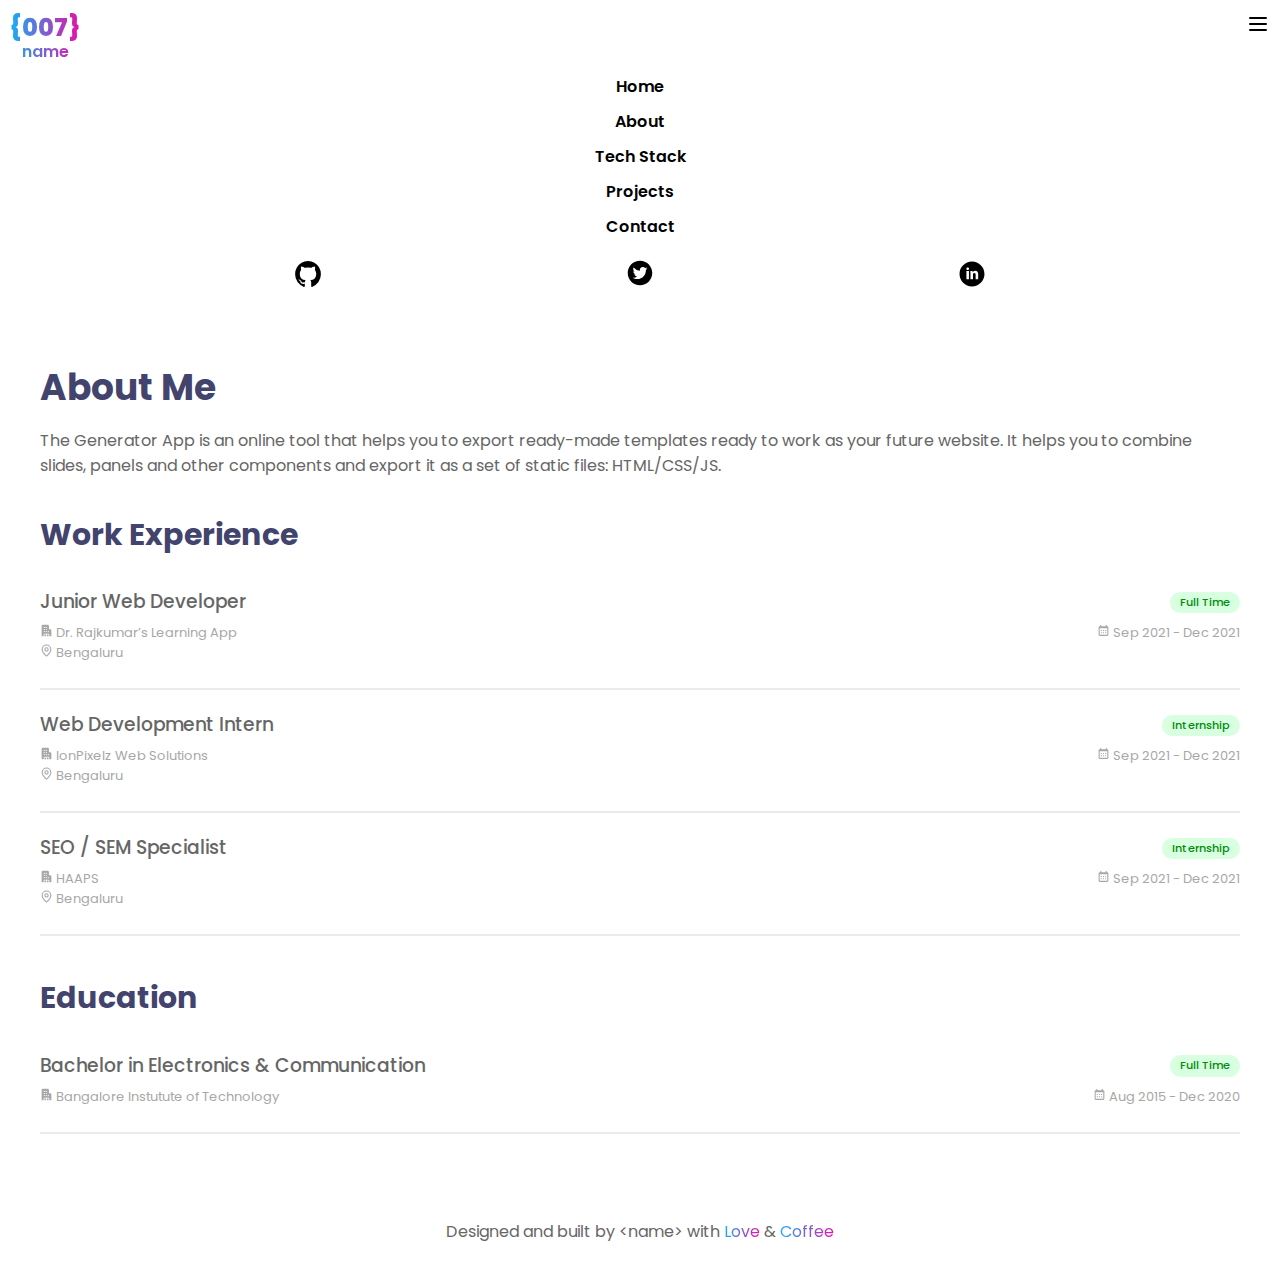
==== commit 1420aa2e: "added missing nav link to home/index.html page" ====
--- a/pages/about.html
+++ b/pages/about.html
@@ -18,15 +18,27 @@
     <nav class="header__nav">
       <!-- Logo -->
       <div class="header__logo">
-      <div class="logo">
-        <a href="index.html">
-          <div class="logo__upper">{007}</div>
-          <div class="logo__lower">name</div>
-        </a>
+        <div class="logo">
+          <a href="index.html">
+            <div class="logo__upper">{007}</div>
+            <div class="logo__lower">name</div>
+          </a>
+        </div>
       </div>
-    </div>
-    <!-- Navigation -->
+      <!-- Navigation -->
       <div class="toggle-menu" role="button"><i class="icon icon-menu"></i></div>
+      <ul class="header__nav-pages">
+        <li><a href="../index.html">Home</a></li>
+        <li><a href="./about.html">About</a></li>
+        <li><a href="./tech-stack.html">Tech Stack</a></li>
+        <li><a href="./projects.html">Projects</a></li>
+        <li><a href="./contact.html">Contact</a></li>
+      </ul>
+      <ul class="header__nav-socials">
+        <li><a href="#"><i class="icon icon-github"></i></a></li>
+        <li><a href="#"><i class="icon icon-twitter_circle"></i></a></li>
+        <li><a href="#"><i class="icon icon-linkedin_circle"></i></a></li>
+      </ul>
     </nav>
   </header>
 
--- a/css/index.css
+++ b/css/index.css
@@ -291,7 +291,4 @@
 
 /* Desktop: Wider than 600px */
 @media screen and (min-width: 600px) {
-  h1, h2, h3, h4, h5, h6 {
-    color: var(--heading-text-desktop);
-  }
 }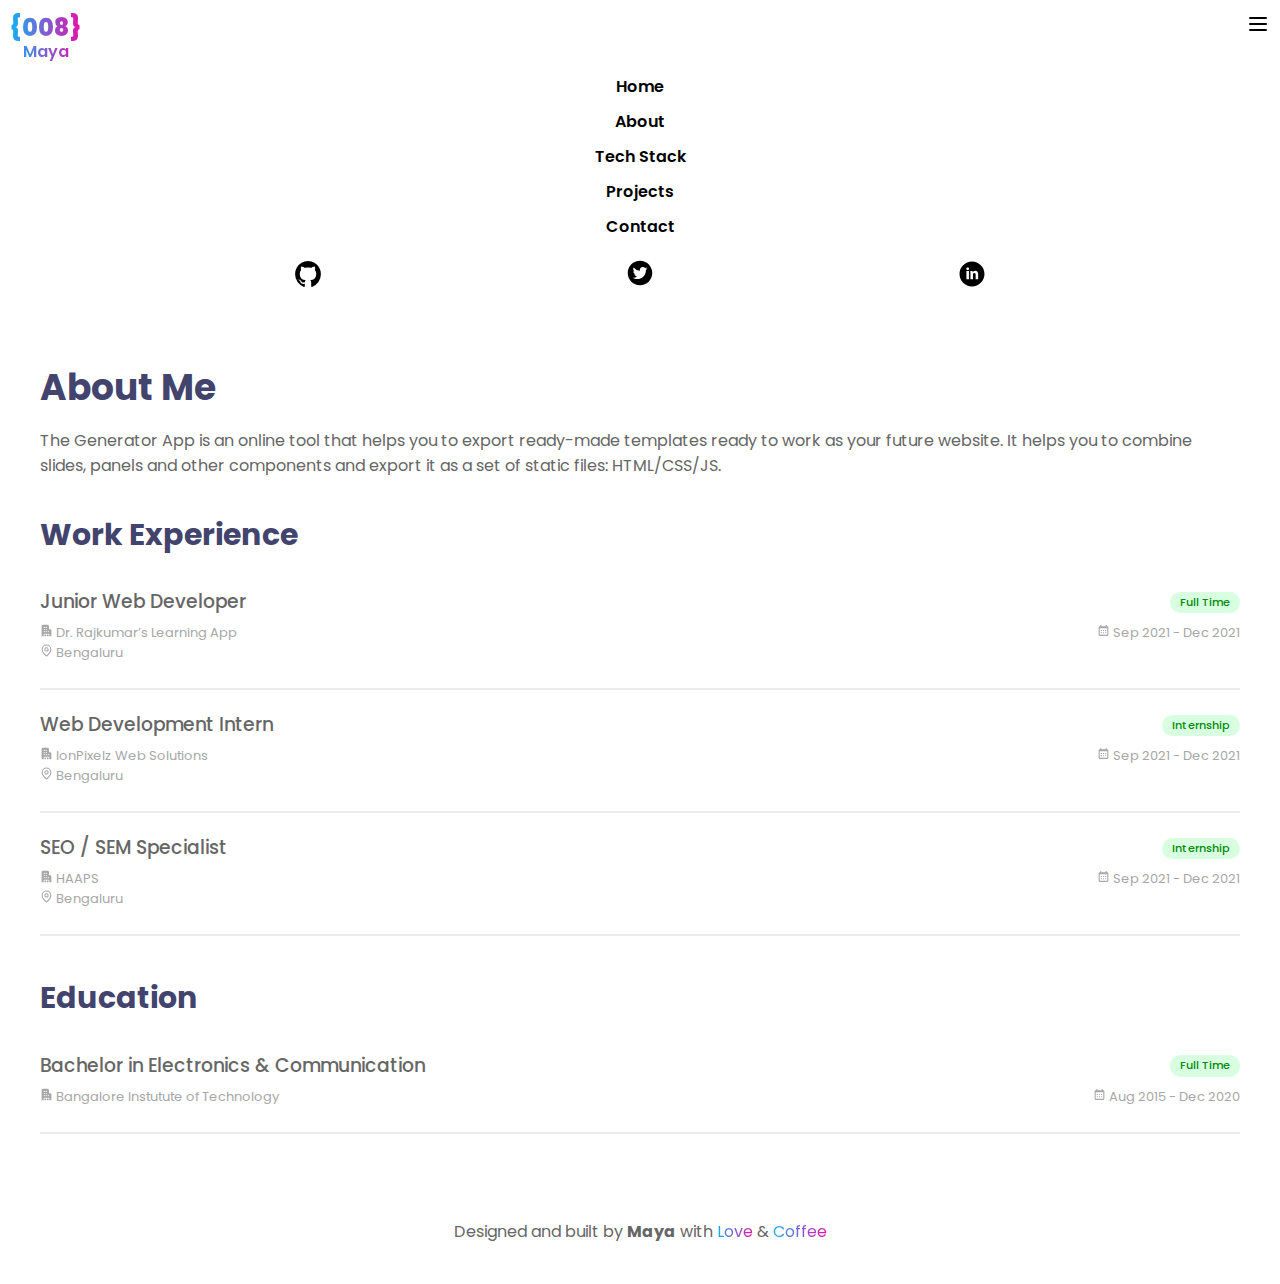
==== commit 48c4150e: "styling adjustments" ====
--- a/pages/about.html
+++ b/pages/about.html
@@ -20,8 +20,8 @@
       <div class="header__logo">
         <div class="logo">
           <a href="index.html">
-            <div class="logo__upper">{007}</div>
-            <div class="logo__lower">name</div>
+            <div class="logo__upper">{008}</div>
+            <div class="logo__lower">Maya</div>
           </a>
         </div>
       </div>
@@ -43,7 +43,7 @@
   </header>
 
   <!-- Main -->
-   <main class="page-content page-about">
+  <main class="page-content page-about">
     <h1>About Me</h1>
     <p>The Generator App is an online tool that helps you to export ready-made templates ready to work as your future website. It helps you to combine slides, panels and other components and export it as a set of static files: HTML/CSS/JS.</p>
 
@@ -88,11 +88,11 @@
         <div class="job-list__detail"><i class="icon icon-calendar"></i> Aug 2015 - Dec 2020</div>
       </li>
     </ul>
-   </main>
+  </main>
 
   <!-- Footer -->
-   <footer class="footer">
-    <p>Designed and built by &lt;name&gt; with <span class="gradient-text">Love</span> & <span class="gradient-text">Coffee</span></p>
-   </footer>
+  <footer class="footer">
+    <p>Designed and built by <strong>Maya</strong> with <span class="gradient-text">Love</span> & <span class="gradient-text">Coffee</span></p>
+  </footer>
 </body>
 </html>--- a/css/index.css
+++ b/css/index.css
@@ -78,6 +78,11 @@
   text-decoration: none;
 }
 
+.header__nav a:hover {
+  text-decoration: underline;
+  text-underline-offset: 4px;
+}
+
 .header__nav .toggle-menu {
   position: absolute;
   right: 0;
@@ -105,6 +110,27 @@
 .page-content {
   flex: 1;
   padding: 4rem;
+}
+
+.page-home__title {
+  line-height: 1.2;
+}
+
+.page-contact {
+  text-align: center;
+}
+
+.page-contact__title {
+  padding-bottom: 1rem;
+}
+
+.page-contact__email-link {
+  font-size: 4rem;
+  font-weight: 600;
+}
+
+.page-contact__email-link:hover {
+  text-decoration: 2px underline var(--email-link-hover);
 }
 
 /* Elements --------------------------- */
@@ -262,10 +288,15 @@
 }
 
 .card__footer {
-  padding: 1.5rem;
+  padding: 1.5rem 2rem;
   display: flex;
   justify-content: space-between;
   font-size: 1.3rem;
+}
+
+.card__footer .icon {
+  vertical-align: middle;
+  font-size: 1.3em;
 }
 
 /* Pill */
@@ -286,7 +317,6 @@
   background-clip: text;
   -webkit-text-fill-color: transparent;
 }
-
 /* Media queries --------------------------- */
 
 /* Desktop: Wider than 600px */
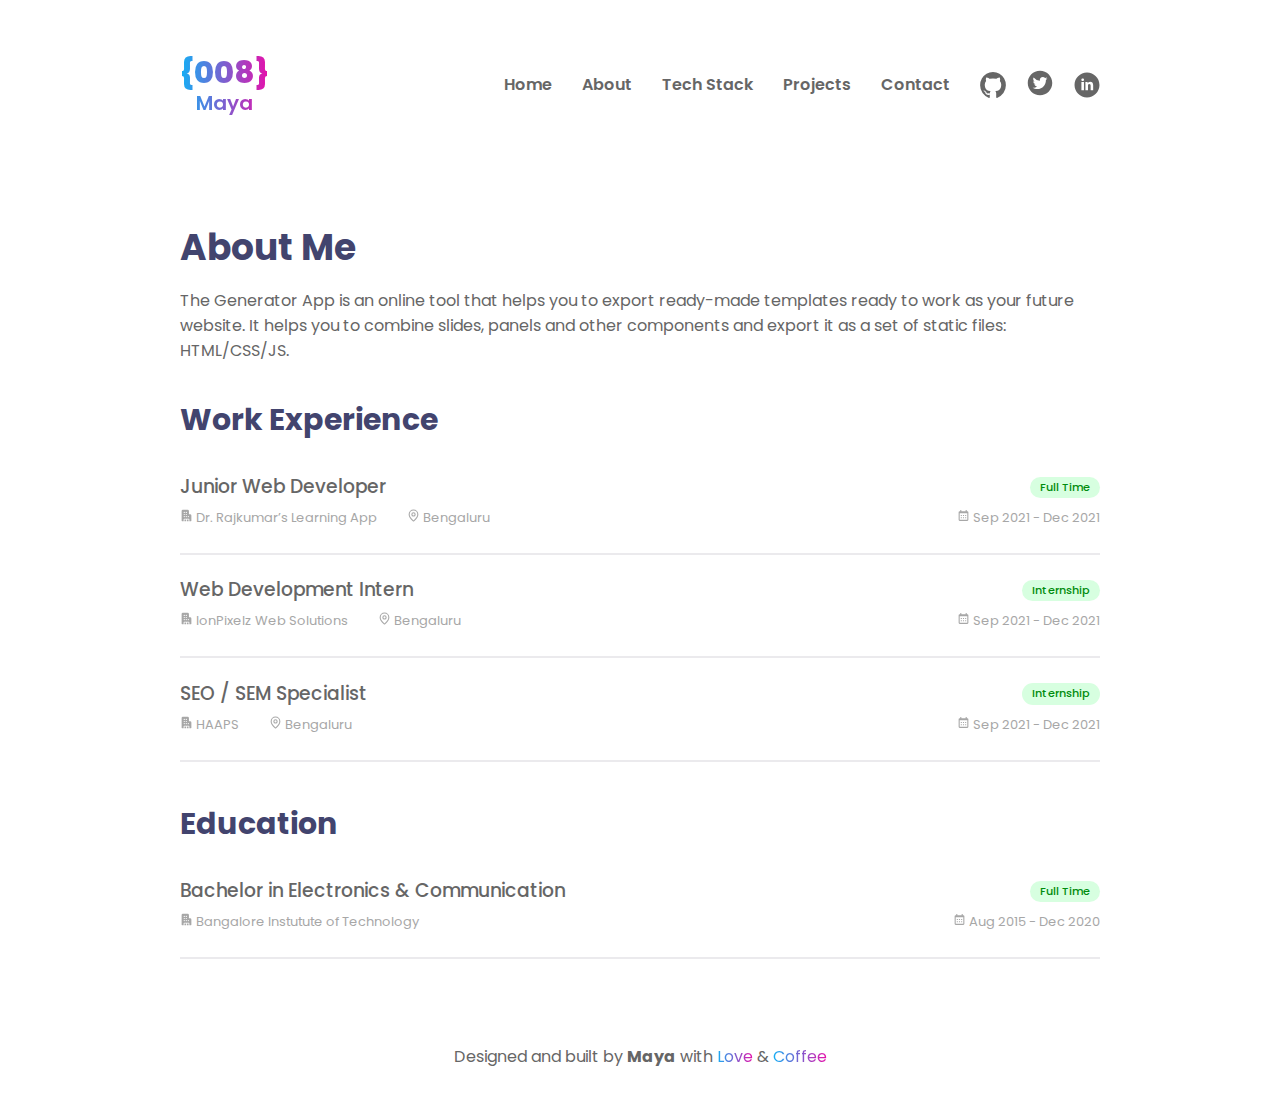
==== commit b066f2e9: "desktop styling" ====
--- a/pages/about.html
+++ b/pages/about.html
@@ -56,7 +56,7 @@
           <div class="job-list__detail"><i class="icon icon-building"></i> Dr. Rajkumar’s Learning App</div>
           <div class="job-list__detail"><i class="icon icon-map_pin"></i> Bengaluru</div>
         </div>
-        <div class="job-list__detail"><i class="icon icon-calendar"></i> Sep 2021 - Dec 2021</div>
+        <div class="job-list__detail job-list__date"><i class="icon icon-calendar"></i> Sep 2021 - Dec 2021</div>
       </li>
       <li class="job-list__item">
         <h3 class="job-list__title">Web Development Intern <span class="pill">Internship</span></h3>
@@ -65,7 +65,7 @@
 
           <div class="job-list__detail"><i class="icon icon-map_pin"></i> Bengaluru</div>
         </div>
-        <div class="job-list__detail"><i class="icon icon-calendar"></i> Sep 2021 - Dec 2021</div>
+        <div class="job-list__detail job-list__date"><i class="icon icon-calendar"></i> Sep 2021 - Dec 2021</div>
 
       </li>
       <li class="job-list__item">
@@ -75,7 +75,7 @@
           <div class="job-list__detail"><i class="icon icon-map_pin"></i> Bengaluru</div>
         </div>
 
-        <div class="job-list__detail"><i class="icon icon-calendar"></i> Sep 2021 - Dec 2021</div>
+        <div class="job-list__detail job-list__date"><i class="icon icon-calendar"></i> Sep 2021 - Dec 2021</div>
       </li>
     </ul>
 
@@ -85,7 +85,7 @@
       <li class="job-list__item">
         <h3 class="job-list__title">Bachelor in Electronics & Communication <span class="pill">Full Time</span></h3>
         <div class="job-list__detail"><i class="icon icon-building"></i> Bangalore Instutute of Technology</div>
-        <div class="job-list__detail"><i class="icon icon-calendar"></i> Aug 2015 - Dec 2020</div>
+        <div class="job-list__detail job-list__date"><i class="icon icon-calendar"></i> Aug 2015 - Dec 2020</div>
       </li>
     </ul>
   </main>
--- a/css/index.css
+++ b/css/index.css
@@ -74,6 +74,7 @@
 }
 
 .header__nav a {
+  color: var(--header-nav-link);
   font-weight: 600;
   text-decoration: none;
 }
@@ -109,6 +110,7 @@
 
 .page-content {
   flex: 1;
+  width: 100%;
   padding: 4rem;
 }
 
@@ -166,8 +168,6 @@
 
 .profile-img {
   --border-width: 5px;
-  display: flex;
-  align-items: center;
   position: relative;
   max-width: 200px;
   border-radius: 50%;
@@ -183,6 +183,7 @@
   position: absolute;
   top: 0; bottom: 0; left: 0; right: 0;
   z-index: -1;
+  aspect-ratio: 1 / 1;
   margin: calc(var(--border-width) * -1);
   border-radius: inherit;
   background: var(--gradient);
@@ -221,7 +222,7 @@
   color: var(--job-list-detail-text);
 }
 
-.job-list__detail:last-child {
+.job-list__date:last-child {
   margin-left: auto;
 }
 
@@ -319,6 +320,58 @@
 }
 /* Media queries --------------------------- */
 
-/* Desktop: Wider than 600px */
-@media screen and (min-width: 600px) {
+/* Desktop: Wider than 810px */
+@media screen and (min-width: 810px) {
+  :root {
+    --page-max-width: 1000px;
+    --header-nav-link: var(--grey);
+  }
+
+  .page-content, .header__nav {
+    max-width: var(--page-max-width);
+    margin: 0 auto;
+  }
+
+  .header__nav {
+    padding: 4rem;
+    flex-direction: row;
+    justify-content: center;
+    align-items: center;
+    gap: 3rem;
+  }
+
+  .header__logo {
+    font-size: 2rem;
+    margin-right: auto;
+  }
+
+  .toggle-menu {
+    display: none;
+  }
+
+  .page-home {
+    display: flex;
+    justify-content: space-between;
+    align-items: center;
+  }
+
+  .profile-img {
+    max-width: 250px;
+  }
+
+  .job-list__item {
+    gap: 1rem 3rem;
+  }
+
+  .job-list__detail-container {
+    display: contents;
+  }
+
+  .icon-list {
+    margin: 6rem 0;
+  }
+
+  .card {
+    min-width: 220px;
+  }
 }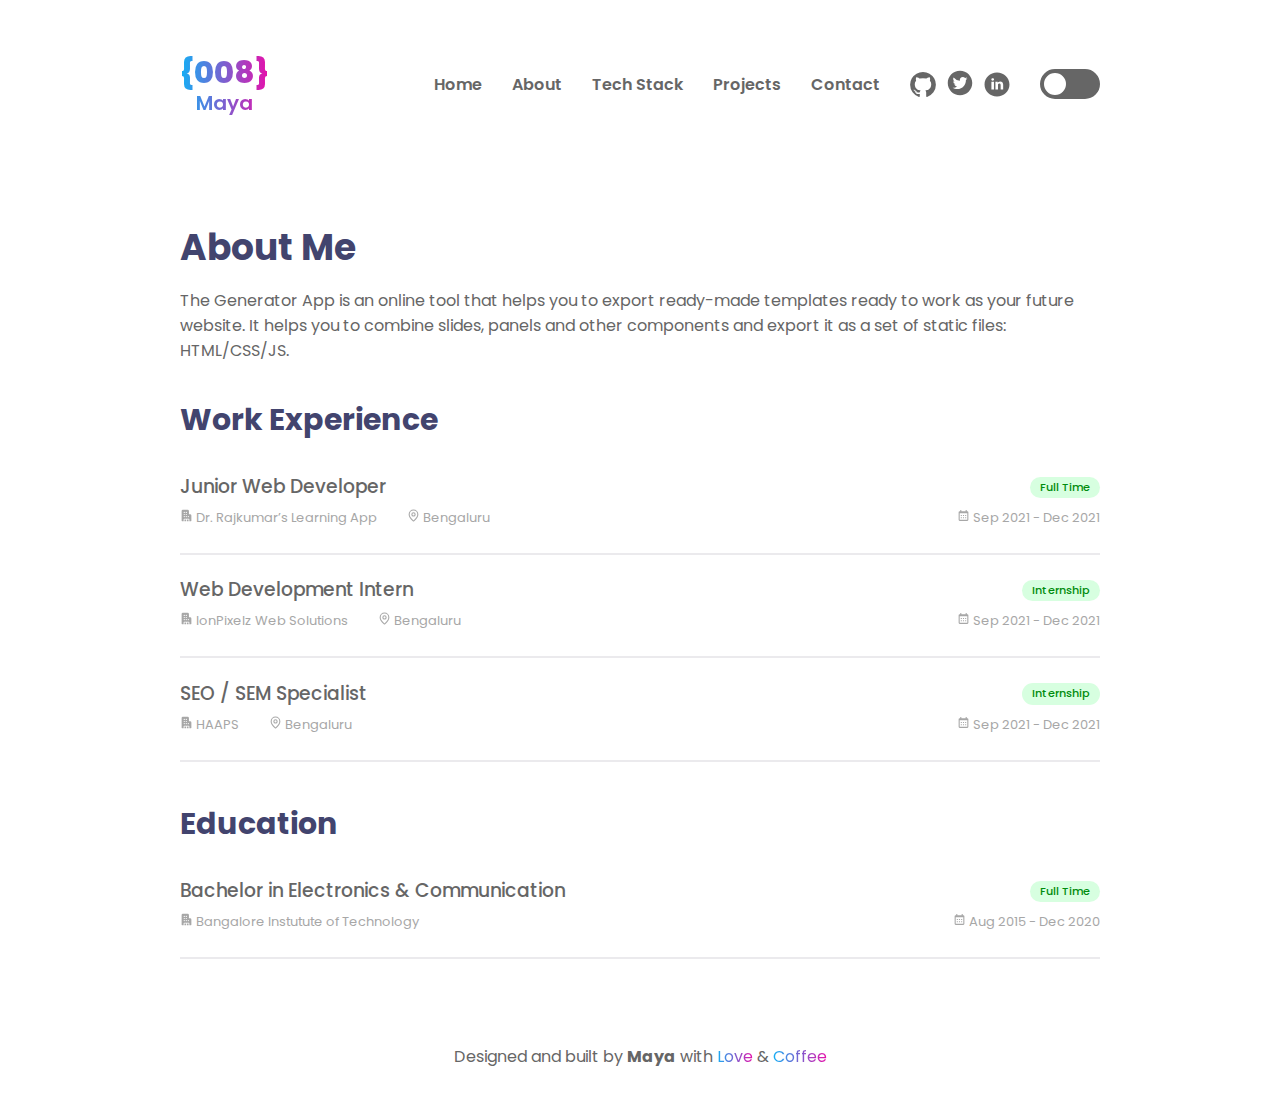
==== commit 352c1404: "add and style dark mode toggle button and make adjustments to dark mode theme" ====
--- a/pages/about.html
+++ b/pages/about.html
@@ -9,90 +9,95 @@
   <link rel="preconnect" href="https://fonts.gstatic.com" crossorigin>
   <link href="https://fonts.googleapis.com/css2?family=Poppins:ital,wght@0,100;0,200;0,300;0,400;0,500;0,600;0,700;0,800;0,900;1,100;1,200;1,300;1,400;1,500;1,600;1,700;1,800;1,900&display=swap" rel="stylesheet">
   <!-- CSS -->
-  <link rel="stylesheet" href="../css/icons.css">
   <link rel="stylesheet" href="../css/index.css">
 </head>
 <body>
-  <!-- Header -->
-  <header class="header">
-    <nav class="header__nav">
-      <!-- Logo -->
-      <div class="header__logo">
-        <div class="logo">
-          <a href="index.html">
-            <div class="logo__upper">{008}</div>
-            <div class="logo__lower">Maya</div>
-          </a>
+  <input type="checkbox" id="theme-toggle">
+  <div class="wrapper">
+    <!-- Header -->
+    <header class="header">
+      <nav class="header__nav">
+        <!-- Logo -->
+        <div class="header__logo">
+          <div class="logo">
+            <a href="index.html">
+              <div class="logo__upper">{008}</div>
+              <div class="logo__lower">Maya</div>
+            </a>
+          </div>
         </div>
-      </div>
-      <!-- Navigation -->
-      <div class="toggle-menu" role="button"><i class="icon icon-menu"></i></div>
-      <ul class="header__nav-pages">
-        <li><a href="../index.html">Home</a></li>
-        <li><a href="./about.html">About</a></li>
-        <li><a href="./tech-stack.html">Tech Stack</a></li>
-        <li><a href="./projects.html">Projects</a></li>
-        <li><a href="./contact.html">Contact</a></li>
+        <!-- Navigation -->
+        <div class="toggle-menu" role="button"><i class="icon icon-menu"></i></div>
+        <ul class="header__nav-pages">
+          <li><a href="../index.html">Home</a></li>
+          <li><a href="./about.html">About</a></li>
+          <li><a href="./tech-stack.html">Tech Stack</a></li>
+          <li><a href="./projects.html">Projects</a></li>
+          <li><a href="./contact.html">Contact</a></li>
+        </ul>
+        <div class="header__container">
+          <ul class="header__nav-socials">
+            <li><a href="#"><i class="icon icon-github"></i></a></li>
+            <li><a href="#"><i class="icon icon-twitter_circle"></i></a></li>
+            <li><a href="#"><i class="icon icon-linkedin_circle"></i></a></li>
+          </ul>
+          <label for="theme-toggle" class="theme-toggle__label" title="Toggle dark mode"></label>
+        </div>
+      </nav>
+    </header>
+
+    <!-- Main -->
+    <main class="page-content page-about">
+      <h1>About Me</h1>
+      <p>The Generator App is an online tool that helps you to export ready-made templates ready to work as your future website. It helps you to combine slides, panels and other components and export it as a set of static files: HTML/CSS/JS.</p>
+
+      <h2>Work Experience</h2>
+
+      <ul class="list">
+        <li class="list__item">
+          <h3 class="list__title">Junior Web Developer <span class="pill">Full Time</span></h3>
+          <div class="list__detail-container">
+            <div class="list__detail"><i class="icon icon-building"></i> Dr. Rajkumar’s Learning App</div>
+            <div class="list__detail"><i class="icon icon-map_pin"></i> Bengaluru</div>
+          </div>
+          <div class="list__detail list__date"><i class="icon icon-calendar"></i> Sep 2021 - Dec 2021</div>
+        </li>
+        <li class="list__item">
+          <h3 class="list__title">Web Development Intern <span class="pill">Internship</span></h3>
+          <div class="list__detail-container">
+          <div class="list__detail"><i class="icon icon-building"></i> IonPixelz Web Solutions</div>
+
+            <div class="list__detail"><i class="icon icon-map_pin"></i> Bengaluru</div>
+          </div>
+          <div class="list__detail list__date"><i class="icon icon-calendar"></i> Sep 2021 - Dec 2021</div>
+
+        </li>
+        <li class="list__item">
+          <h3 class="list__title">SEO / SEM Specialist <span class="pill">Internship</span></h3>
+          <div class="list__detail-container">
+            <div class="list__detail"><i class="icon icon-building"></i> HAAPS</div>
+            <div class="list__detail"><i class="icon icon-map_pin"></i> Bengaluru</div>
+          </div>
+
+          <div class="list__detail list__date"><i class="icon icon-calendar"></i> Sep 2021 - Dec 2021</div>
+        </li>
       </ul>
-      <ul class="header__nav-socials">
-        <li><a href="#"><i class="icon icon-github"></i></a></li>
-        <li><a href="#"><i class="icon icon-twitter_circle"></i></a></li>
-        <li><a href="#"><i class="icon icon-linkedin_circle"></i></a></li>
+
+      <h2>Education</h2>
+
+      <ul class="list">
+        <li class="list__item">
+          <h3 class="list__title">Bachelor in Electronics & Communication <span class="pill">Full Time</span></h3>
+          <div class="list__detail"><i class="icon icon-building"></i> Bangalore Instutute of Technology</div>
+          <div class="list__detail list__date"><i class="icon icon-calendar"></i> Aug 2015 - Dec 2020</div>
+        </li>
       </ul>
-    </nav>
-  </header>
+    </main>
 
-  <!-- Main -->
-  <main class="page-content page-about">
-    <h1>About Me</h1>
-    <p>The Generator App is an online tool that helps you to export ready-made templates ready to work as your future website. It helps you to combine slides, panels and other components and export it as a set of static files: HTML/CSS/JS.</p>
-
-    <h2>Work Experience</h2>
-
-    <ul class="job-list">
-      <li class="job-list__item">
-        <h3 class="job-list__title">Junior Web Developer <span class="pill">Full Time</span></h3>
-        <div class="job-list__detail-container">
-          <div class="job-list__detail"><i class="icon icon-building"></i> Dr. Rajkumar’s Learning App</div>
-          <div class="job-list__detail"><i class="icon icon-map_pin"></i> Bengaluru</div>
-        </div>
-        <div class="job-list__detail job-list__date"><i class="icon icon-calendar"></i> Sep 2021 - Dec 2021</div>
-      </li>
-      <li class="job-list__item">
-        <h3 class="job-list__title">Web Development Intern <span class="pill">Internship</span></h3>
-        <div class="job-list__detail-container">
-        <div class="job-list__detail"><i class="icon icon-building"></i> IonPixelz Web Solutions</div>
-
-          <div class="job-list__detail"><i class="icon icon-map_pin"></i> Bengaluru</div>
-        </div>
-        <div class="job-list__detail job-list__date"><i class="icon icon-calendar"></i> Sep 2021 - Dec 2021</div>
-
-      </li>
-      <li class="job-list__item">
-        <h3 class="job-list__title">SEO / SEM Specialist <span class="pill">Internship</span></h3>
-        <div class="job-list__detail-container">
-          <div class="job-list__detail"><i class="icon icon-building"></i> HAAPS</div>
-          <div class="job-list__detail"><i class="icon icon-map_pin"></i> Bengaluru</div>
-        </div>
-
-        <div class="job-list__detail job-list__date"><i class="icon icon-calendar"></i> Sep 2021 - Dec 2021</div>
-      </li>
-    </ul>
-
-    <h2>Education</h2>
-
-    <ul class="job-list">
-      <li class="job-list__item">
-        <h3 class="job-list__title">Bachelor in Electronics & Communication <span class="pill">Full Time</span></h3>
-        <div class="job-list__detail"><i class="icon icon-building"></i> Bangalore Instutute of Technology</div>
-        <div class="job-list__detail job-list__date"><i class="icon icon-calendar"></i> Aug 2015 - Dec 2020</div>
-      </li>
-    </ul>
-  </main>
-
-  <!-- Footer -->
-  <footer class="footer">
-    <p>Designed and built by <strong>Maya</strong> with <span class="gradient-text">Love</span> & <span class="gradient-text">Coffee</span></p>
-  </footer>
+    <!-- Footer -->
+    <footer class="footer">
+      <p>Designed and built by <strong>Maya</strong> with <span class="text-gradient">Love</span> & <span class="text-gradient">Coffee</span></p>
+    </footer>
+  </div>
 </body>
 </html>--- a/css/index.css
+++ b/css/index.css
@@ -1,13 +1,20 @@
+@import "./icons.css";
 @import "./base.css";
 
 /* Typography --------------------------- */
 
 body {
+  font-family: "Poppins", sans-serif;
+}
+
+.wrapper {
+  position: relative;
+  min-height: 100%;
+  display: flex;
+  flex-direction: column;
   background: var(--body-bg);
-  font-family: "Poppins", sans-serif;
   color: var(--body-text);
-  display: flex;
-  flex-direction: column;
+  z-index: 0;
 }
 
 p {
@@ -30,12 +37,17 @@
 
 a {
   color: var(--link-text);
+  text-underline-offset: 0.3rem;
+
 }
 
 a:hover {
+  display: inline-block;
   color: var(--link-text-hover);
-  text-decoration: none;
-}
+  text-decoration-color: transparent;
+  text-underline-offset: 0.6rem;
+}
+
 
 /* Layout --------------------------- */
 
@@ -44,7 +56,6 @@
 .header {
   padding: 1rem;
   text-align: center;
-  color: var(--header-text);
 }
 
 .header__nav {
@@ -52,6 +63,14 @@
   display: flex;
   flex-direction: column;
   gap: 1rem;
+}
+
+.header__container {
+  padding: 1.6rem;
+  display: flex;
+  justify-content: center;
+  align-items: baseline;
+  gap: 2rem;
 }
 
 .header__nav-pages {
@@ -60,16 +79,19 @@
 }
 
 .header__nav-socials {
-  display: flex;
-  justify-content: space-evenly;
-  align-items: center;
-  gap: 2rem;
+  display: contents;
   list-style: none;
   margin-top: 1rem;
   font-size: 1.6em;
+
+}
+
+.header__nav-socials li:hover .icon {
+  transform: scale(1.4);
 }
 
 .header__nav-socials .icon-twitter_circle {
+  /* Twitter icon is different size than the others, might do a better fix later */
   font-size: 1.1em;
 }
 
@@ -77,9 +99,11 @@
   color: var(--header-nav-link);
   font-weight: 600;
   text-decoration: none;
+  text-underline-offset: 0px;
 }
 
 .header__nav a:hover {
+  color: var(--header-nav-link-hover);
   text-decoration: underline;
   text-underline-offset: 4px;
 }
@@ -95,7 +119,6 @@
 }
 
 .header__logo {
-  font-size: rem;
   text-align: left;
 }
 
@@ -135,6 +158,7 @@
   text-decoration: 2px underline var(--email-link-hover);
 }
 
+
 /* Elements --------------------------- */
 
 /* Logo */
@@ -145,7 +169,7 @@
   flex-direction: column;
   justify-content: center;
   align-items: center;
-  background: var(--gradient);
+  background: var(--logo-gradient);
   background-clip: text;
   -webkit-text-fill-color: transparent;
 }
@@ -167,7 +191,7 @@
 https://css-tricks.com/gradient-borders-in-css/ */
 
 .profile-img {
-  --border-width: 5px;
+  --border-width: .5rem;
   position: relative;
   max-width: 200px;
   border-radius: 50%;
@@ -178,7 +202,7 @@
   border-radius: inherit;
 }
 
-.profile-img::after {
+.profile-img::before {
   content: '';
   position: absolute;
   top: 0; bottom: 0; left: 0; right: 0;
@@ -186,26 +210,26 @@
   aspect-ratio: 1 / 1;
   margin: calc(var(--border-width) * -1);
   border-radius: inherit;
-  background: var(--gradient);
-}
-
-/* Jobs list */
-
-.job-list {
+  background: var(--gradient-blue-pink-yt);
+}
+
+/* List */
+
+.list {
   margin: 2rem 0;
   list-style: none;
 }
 
-.job-list__item {
+.list__item {
   margin-bottom: 2.5rem;
   padding-bottom: 2.5rem;
   display: flex;
   flex-wrap: wrap;
   gap: 1rem;
-  border-bottom: 2px solid var(--job-list-item-border);
-}
-
-.job-list__title {
+  border-bottom: 2px solid var(--list-item-border);
+}
+
+.list__title {
   flex: 100%;
   padding: 0;
   font-weight: 500;
@@ -217,27 +241,33 @@
   gap: 1rem;
 }
 
-.job-list__detail {
+.list__detail {
   font-size: 1.3rem;
-  color: var(--job-list-detail-text);
-}
-
-.job-list__date:last-child {
+  color: var(--list-detail-text);
+}
+
+.list__date:last-child {
   margin-left: auto;
 }
 
-/* Icon list */
-
-.icon-list {
+/* Icon grid */
+
+.icon-grid {
+  margin: 4rem 0;
+  display: grid;
+  grid-template-columns: 1fr 1fr 1fr 1fr;
   list-style: none;
-  display: flex;
-  flex-wrap: wrap;
   gap: 2rem;
 }
 
-.icon-list__icon {
-  display: flex;
-  font-size: 10rem;
+.icon-grid__icon {
+  display: flex;
+  justify-content: center;
+  font-size: clamp(4rem, 14vw, 10rem);
+}
+
+.icon-grid__icon:hover {
+  transform: scale(1.3);
 }
 
 /* Card */
@@ -255,9 +285,15 @@
   border-radius: 15px;
   min-width: 300px;
   overflow: hidden;
+  background: var(--card-bg);
   box-shadow:
-    0px 0px 100px var(--card-shadow),
+    0px 0px 40px var(--card-shadow),
     0px 0px 10px var(--card-shadow);
+}
+
+.card:hover {
+  box-shadow: 0px 0px 10px var(--card-shadow-hover);
+  transform: scale(1.05);
 }
 
 .card__thumbnail {
@@ -311,20 +347,87 @@
   border-radius: 100px;
 }
 
+/* Dark mode toggle */
+
+#theme-toggle {
+  position: absolute;
+  height: 1px;
+  width: 1px;
+  overflow: hidden;
+  clip: rect(1px, 1px, 1px, 1px);
+}
+
+.theme-toggle__label {
+  position: relative;
+  height: 3rem;
+  width: 6rem;
+  background: var(--toggle-bg);
+  border: 2px solid var(--toggle-border);
+  border-radius: 5rem;
+  cursor: pointer;
+}
+
+.theme-toggle__label::after {
+  content: "";
+  position: absolute;
+  left: 0;
+  height: 100%;
+  aspect-ratio: 1 / 1;
+  background-color: var(--toggle-button);
+  border: 2px solid var(--toggle-button-border);
+  border-radius: 50%;
+}
+
+#theme-toggle:checked ~ .wrapper .theme-toggle__label::after {
+  right: 0;
+  left: auto;
+}
+
 /* Utilities ------------------------------- */
 
-.gradient-text {
-  background: var(--gradient);
+.text-gradient {
+  background: var(--gradient-blue-pink);
   background-clip: text;
   -webkit-text-fill-color: transparent;
 }
+
+.text-gradient--blue-purple {
+  background: var(--gradient-blue-purple);
+  background-clip: text;
+  -webkit-text-fill-color: transparent;
+}
+
+/* Transitions & Animations */
+
+a, a:hover,
+.icon-grid__icon,
+.card {
+  transition: all .3s;
+}
+
+.wrapper {
+  transition: background .3s;
+}
+
+.header__nav-socials .icon {
+  transition: transform .2s;
+
+}
+
 /* Media queries --------------------------- */
 
-/* Desktop: Wider than 810px */
-@media screen and (min-width: 810px) {
+/* Desktop: Wider than 896px */
+
+@media screen and (min-width: 896px) {
   :root {
     --page-max-width: 1000px;
     --header-nav-link: var(--grey);
+    --header-nav-link-hover: var(--black);
+
+    --toggle-bg:             var(--grey);
+    --toggle-border:         var(--grey);
+    --toggle-button:         var(--light);
+    --toggle-button-border:  var(--grey);
   }
 
   .page-content, .header__nav {
@@ -340,6 +443,15 @@
     gap: 3rem;
   }
 
+  .header__container {
+    display: contents;
+  }
+
+  .header__nav-socials {
+    display: flex;
+    gap: 1rem;
+  }
+
   .header__logo {
     font-size: 2rem;
     margin-right: auto;
@@ -347,6 +459,10 @@
 
   .toggle-menu {
     display: none;
+  }
+
+  .theme-toggle__label {
+    margin: 0;
   }
 
   .page-home {
@@ -359,16 +475,16 @@
     max-width: 250px;
   }
 
-  .job-list__item {
+  .list__item {
     gap: 1rem 3rem;
   }
 
-  .job-list__detail-container {
+  .list__detail-container {
     display: contents;
   }
 
-  .icon-list {
-    margin: 6rem 0;
+  .icon-grid {
+    grid-template-columns: 1fr 1fr 1fr 1fr 1fr 1fr;
   }
 
   .card {
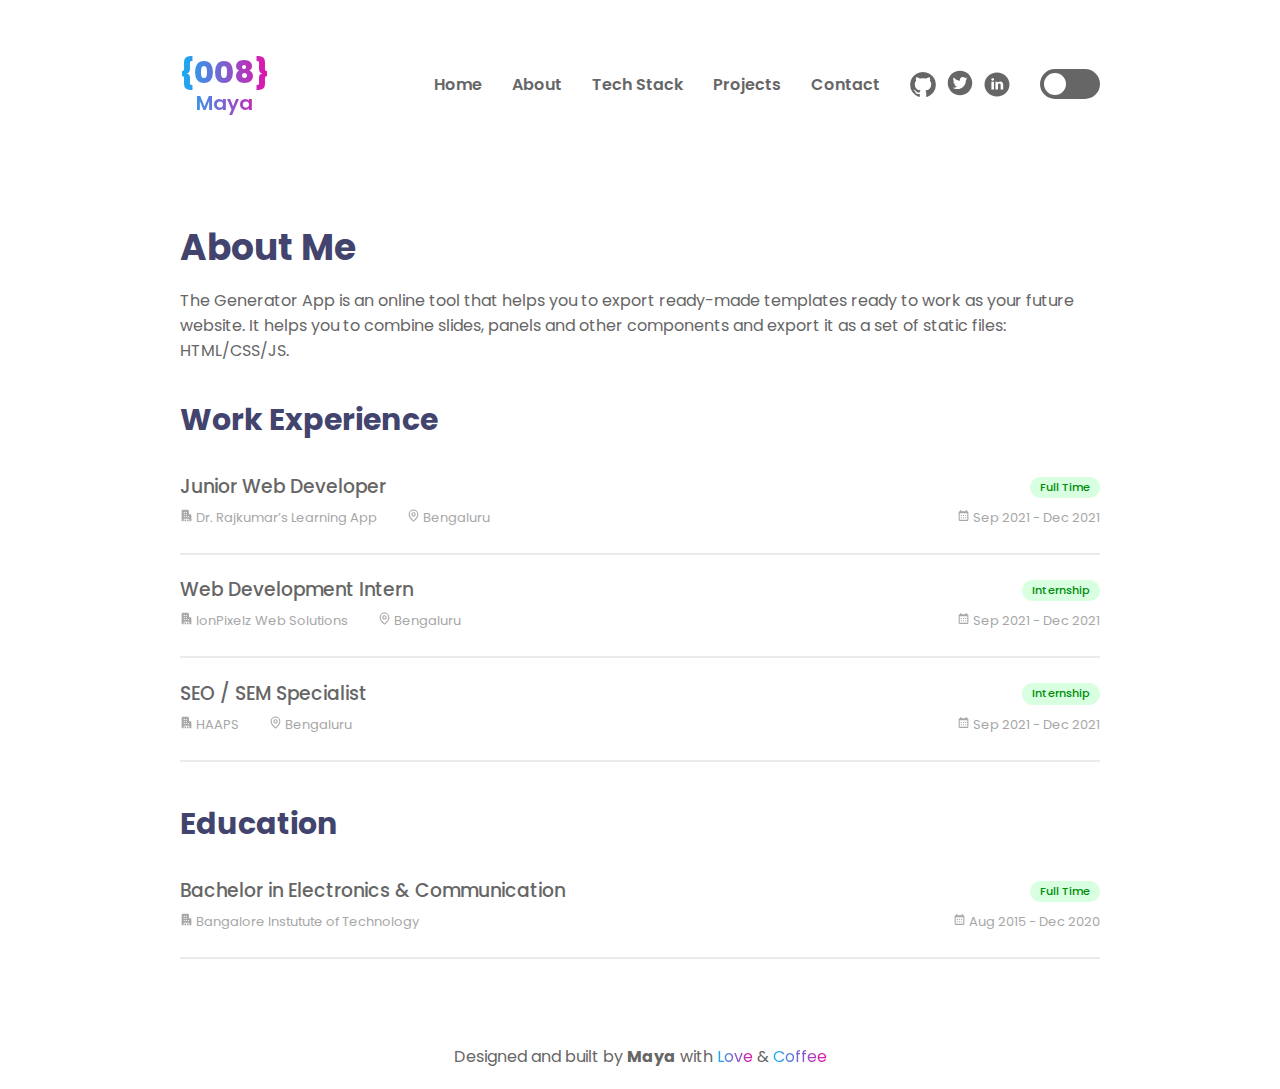
==== commit 57d667f5: "CSS formatting edits" ====
--- a/pages/about.html
+++ b/pages/about.html
@@ -35,8 +35,8 @@
           <li><a href="./projects.html">Projects</a></li>
           <li><a href="./contact.html">Contact</a></li>
         </ul>
-        <div class="header__container">
-          <ul class="header__nav-socials">
+        <div class="header__socials-container">
+          <ul class="header__socials">
             <li><a href="#"><i class="icon icon-github"></i></a></li>
             <li><a href="#"><i class="icon icon-twitter_circle"></i></a></li>
             <li><a href="#"><i class="icon icon-linkedin_circle"></i></a></li>
--- a/css/index.css
+++ b/css/index.css
@@ -7,18 +7,8 @@
   font-family: "Poppins", sans-serif;
 }
 
-.wrapper {
-  position: relative;
-  min-height: 100%;
-  display: flex;
-  flex-direction: column;
-  background: var(--body-bg);
-  color: var(--body-text);
-  z-index: 0;
-}
-
-p {
-  padding-bottom: 2rem;
+p:not(:last-child) {
+  margin-bottom: 2rem;
 }
 
 h1, h2, h3, h4, h5, h6 {
@@ -27,18 +17,12 @@
   line-height: 1;
 }
 
-h1 {
-  font-size: 3.6rem;
-}
-
-h2 {
-  font-size: 3rem;
-}
+h1 { font-size: 3.6rem; }
+h2 { font-size: 3rem; }
 
 a {
   color: var(--link-text);
   text-underline-offset: 0.3rem;
-
 }
 
 a:hover {
@@ -51,6 +35,16 @@
 
 /* Layout --------------------------- */
 
+.wrapper {
+  position: relative;
+  z-index: 0;
+  min-height: 100%;
+  display: flex;
+  flex-direction: column;
+  background: var(--body-bg);
+  color: var(--body-text);
+}
+
 /* Header */
 
 .header {
@@ -65,7 +59,7 @@
   gap: 1rem;
 }
 
-.header__container {
+.header__socials-container {
   padding: 1.6rem;
   display: flex;
   justify-content: center;
@@ -78,7 +72,7 @@
   list-style: none;
 }
 
-.header__nav-socials {
+.header__socials {
   display: contents;
   list-style: none;
   margin-top: 1rem;
@@ -86,11 +80,11 @@
 
 }
 
-.header__nav-socials li:hover .icon {
+.header__socials li:hover .icon {
   transform: scale(1.4);
 }
 
-.header__nav-socials .icon-twitter_circle {
+.header__socials .icon-twitter_circle {
   /* Twitter icon is different size than the others, might do a better fix later */
   font-size: 1.1em;
 }
@@ -187,30 +181,16 @@
 }
 
 /* Profile image */
-/* Gradient border with border-radius solution from:
-https://css-tricks.com/gradient-borders-in-css/ */
 
 .profile-img {
-  --border-width: .5rem;
-  position: relative;
   max-width: 200px;
+  border: .5rem solid #0000;
   border-radius: 50%;
-  border: solid var(--border-width) transparent;
+  background: var(--gradient-blue-pink-yt) border-box;
 }
 
 .profile-img img {
   border-radius: inherit;
-}
-
-.profile-img::before {
-  content: '';
-  position: absolute;
-  top: 0; bottom: 0; left: 0; right: 0;
-  z-index: -1;
-  aspect-ratio: 1 / 1;
-  margin: calc(var(--border-width) * -1);
-  border-radius: inherit;
-  background: var(--gradient-blue-pink-yt);
 }
 
 /* List */
@@ -232,13 +212,13 @@
 .list__title {
   flex: 100%;
   padding: 0;
-  font-weight: 500;
-  color: var(--heading-3-text);
   display: flex;
   flex-wrap: wrap;
   align-items: center;
   justify-content: space-between;
   gap: 1rem;
+  font-weight: 500;
+  color: var(--heading-3-text);
 }
 
 .list__detail {
@@ -256,13 +236,13 @@
   margin: 4rem 0;
   display: grid;
   grid-template-columns: 1fr 1fr 1fr 1fr;
+  justify-content: center;
+  align-items: center;
+  gap: 2rem;
   list-style: none;
-  gap: 2rem;
 }
 
 .icon-grid__icon {
-  display: flex;
-  justify-content: center;
   font-size: clamp(4rem, 14vw, 10rem);
 }
 
@@ -357,6 +337,13 @@
   clip: rect(1px, 1px, 1px, 1px);
 }
 
+/* Accessability fix:
+Display a border around the "visible" toggle (label) when the real "hidden" toggle is focused */
+#theme-toggle:focus-visible ~ .wrapper .theme-toggle__label {
+  outline: 2px solid var(--focus-outline);
+  outline-offset: 1rem;
+}
+
 .theme-toggle__label {
   position: relative;
   height: 3rem;
@@ -365,6 +352,11 @@
   border: 2px solid var(--toggle-border);
   border-radius: 5rem;
   cursor: pointer;
+}
+
+.theme-toggle__label:hover {
+  background: var(--toggle-bg-hover);
+  border: 2px solid var(--toggle-border-hover);
 }
 
 .theme-toggle__label::after {
@@ -378,9 +370,14 @@
   border-radius: 50%;
 }
 
+.theme-toggle__label:hover::after {
+  background-color: var(--toggle-button-hover);
+  border: 2px solid var(--toggle-button-border-hover);
+}
+
 #theme-toggle:checked ~ .wrapper .theme-toggle__label::after {
-  right: 0;
-  left: auto;
+  left: 100%;
+  transform: translateX(-100%);
 }
 
 /* Utilities ------------------------------- */
@@ -401,18 +398,15 @@
 
 a, a:hover,
 .icon-grid__icon,
-.card {
+.card,
+.theme-toggle__label,
+.theme-toggle__label::after {
   transition: all .3s;
 }
 
-.wrapper {
-  transition: background .3s;
-}
-
-.header__nav-socials .icon {
-  transition: transform .2s;
-
-}
+.wrapper { transition: background .3s; }
+
+.header__socials .icon { transition: transform .2s; }
 
 /* Media queries --------------------------- */
 
@@ -420,14 +414,17 @@
 
 @media screen and (min-width: 896px) {
   :root {
-    --page-max-width: 1000px;
-    --header-nav-link: var(--grey);
-    --header-nav-link-hover: var(--black);
-
-    --toggle-bg:             var(--grey);
-    --toggle-border:         var(--grey);
-    --toggle-button:         var(--light);
-    --toggle-button-border:  var(--grey);
+    --header-nav-link:            var(--grey);
+    --header-nav-link-hover:      var(--black);
+
+    --toggle-bg:                  var(--grey);
+    --toggle-border:              var(--grey);
+    --toggle-button:              var(--light);
+    --toggle-button-border:       var(--grey);
+
+    --toggle-bg-hover:            var(--black);
+    --toggle-border-hover:        var(--black);
+    --toggle-button-border-hover: var(--black);
   }
 
   .page-content, .header__nav {
@@ -443,11 +440,9 @@
     gap: 3rem;
   }
 
-  .header__container {
-    display: contents;
-  }
-
-  .header__nav-socials {
+  .header__socials-container { display: contents; }
+
+  .header__socials {
     display: flex;
     gap: 1rem;
   }
@@ -457,13 +452,9 @@
     margin-right: auto;
   }
 
-  .toggle-menu {
-    display: none;
-  }
-
-  .theme-toggle__label {
-    margin: 0;
-  }
+  .toggle-menu { display: none; }
+
+  .theme-toggle__label { margin: 0; }
 
   .page-home {
     display: flex;
@@ -471,23 +462,13 @@
     align-items: center;
   }
 
-  .profile-img {
-    max-width: 250px;
-  }
-
-  .list__item {
-    gap: 1rem 3rem;
-  }
-
-  .list__detail-container {
-    display: contents;
-  }
-
-  .icon-grid {
-    grid-template-columns: 1fr 1fr 1fr 1fr 1fr 1fr;
-  }
-
-  .card {
-    min-width: 220px;
-  }
+  .profile-img { max-width: 250px; }
+
+  .list__item { gap: 1rem 3rem; }
+
+  .list__detail-container { display: contents; }
+
+  .icon-grid { grid-template-columns: 1fr 1fr 1fr 1fr 1fr 1fr; }
+
+  .card { min-width: 220px; }
 }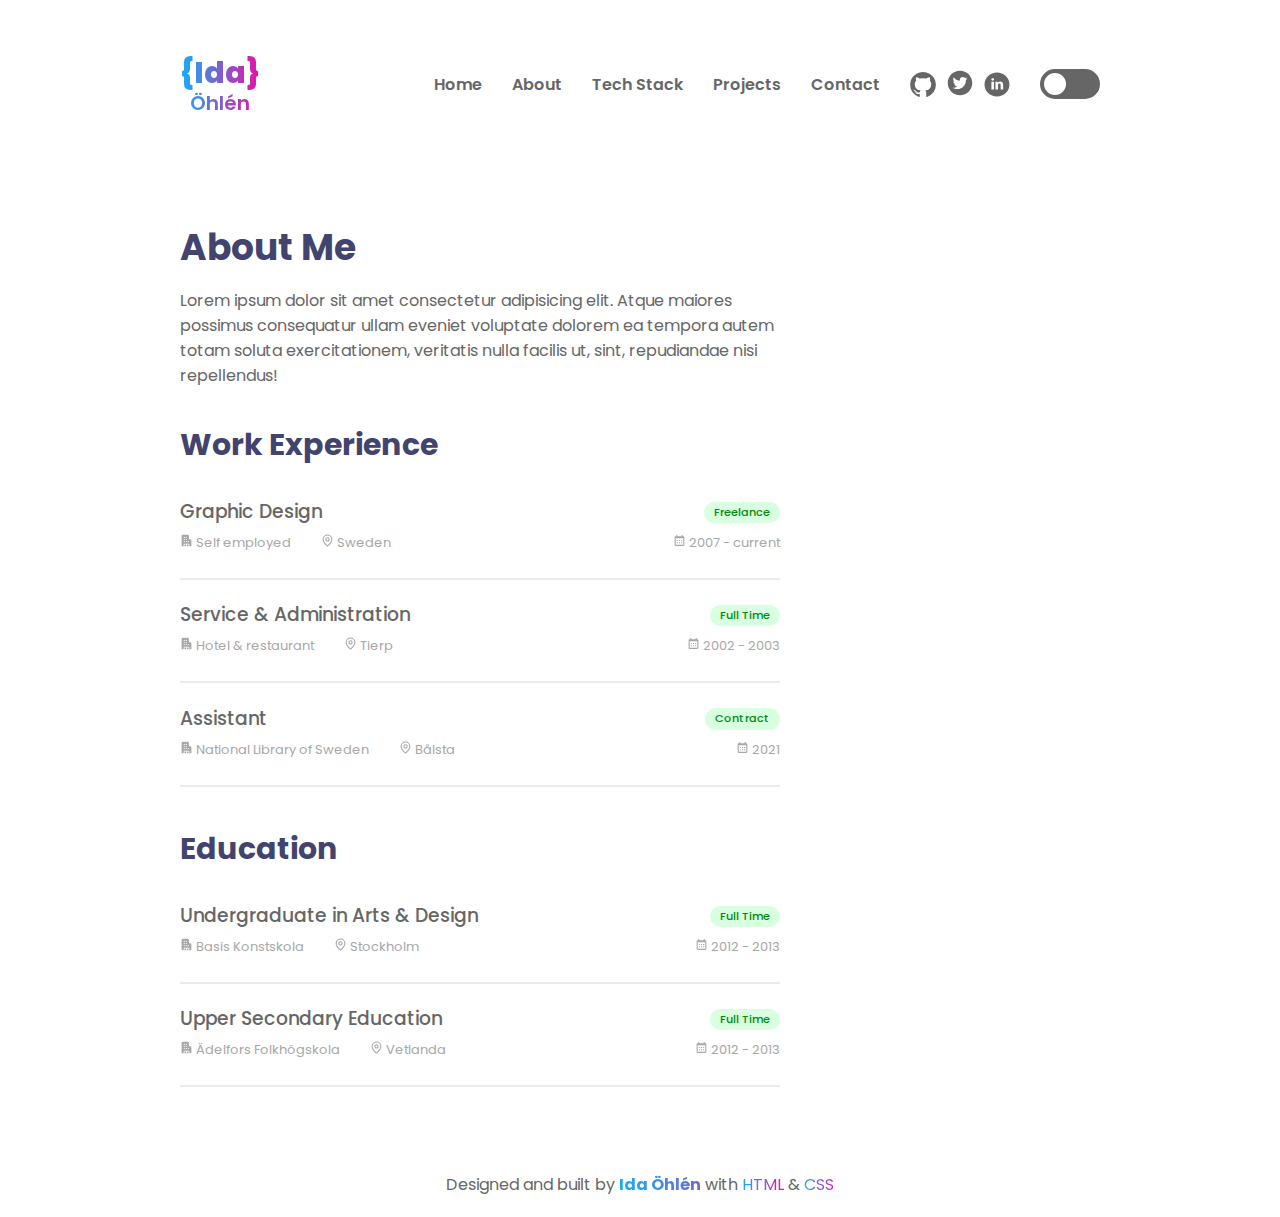
==== commit c35b770e: "Styling adjustments and custom page content" ====
--- a/pages/about.html
+++ b/pages/about.html
@@ -21,8 +21,8 @@
         <div class="header__logo">
           <div class="logo">
             <a href="index.html">
-              <div class="logo__upper">{008}</div>
-              <div class="logo__lower">Maya</div>
+              <div class="logo__upper">{Ida}</div>
+              <div class="logo__lower">Öhlén</div>
             </a>
           </div>
         </div>
@@ -47,56 +47,66 @@
     </header>
 
     <!-- Main -->
-    <main class="page-content page-about">
-      <h1>About Me</h1>
-      <p>The Generator App is an online tool that helps you to export ready-made templates ready to work as your future website. It helps you to combine slides, panels and other components and export it as a set of static files: HTML/CSS/JS.</p>
+    <main class="page-container page-about">
+      <div class="page-content">
+        <h1>About Me</h1>
+        <p>Lorem ipsum dolor sit amet consectetur adipisicing elit. Atque maiores possimus consequatur ullam eveniet voluptate dolorem ea tempora autem totam soluta exercitationem, veritatis nulla facilis ut, sint, repudiandae nisi repellendus!</p>
 
-      <h2>Work Experience</h2>
+        <h2>Work Experience</h2>
 
-      <ul class="list">
-        <li class="list__item">
-          <h3 class="list__title">Junior Web Developer <span class="pill">Full Time</span></h3>
-          <div class="list__detail-container">
-            <div class="list__detail"><i class="icon icon-building"></i> Dr. Rajkumar’s Learning App</div>
-            <div class="list__detail"><i class="icon icon-map_pin"></i> Bengaluru</div>
-          </div>
-          <div class="list__detail list__date"><i class="icon icon-calendar"></i> Sep 2021 - Dec 2021</div>
-        </li>
-        <li class="list__item">
-          <h3 class="list__title">Web Development Intern <span class="pill">Internship</span></h3>
-          <div class="list__detail-container">
-          <div class="list__detail"><i class="icon icon-building"></i> IonPixelz Web Solutions</div>
+        <ul class="list">
+          <li class="list__item">
+            <h3 class="list__title">Graphic Design <span class="pill">Freelance</span></h3>
+            <div class="list__detail-container">
+              <div class="list__detail"><i class="icon icon-building"></i> Self employed</div>
+              <div class="list__detail"><i class="icon icon-map_pin"></i> Sweden</div>
+            </div>
+            <div class="list__detail list__date"><i class="icon icon-calendar"></i> 2007 - current</div>
+          </li>
+          <li class="list__item">
+            <h3 class="list__title">Service & Administration <span class="pill">Full Time</span></h3>
+            <div class="list__detail-container">
+            <div class="list__detail"><i class="icon icon-building"></i> Hotel & restaurant</div>
 
-            <div class="list__detail"><i class="icon icon-map_pin"></i> Bengaluru</div>
-          </div>
-          <div class="list__detail list__date"><i class="icon icon-calendar"></i> Sep 2021 - Dec 2021</div>
+              <div class="list__detail"><i class="icon icon-map_pin"></i> Tierp</div>
+            </div>
+            <div class="list__detail list__date"><i class="icon icon-calendar"></i> 2002 - 2003</div>
 
-        </li>
-        <li class="list__item">
-          <h3 class="list__title">SEO / SEM Specialist <span class="pill">Internship</span></h3>
-          <div class="list__detail-container">
-            <div class="list__detail"><i class="icon icon-building"></i> HAAPS</div>
-            <div class="list__detail"><i class="icon icon-map_pin"></i> Bengaluru</div>
-          </div>
+          </li>
+          <li class="list__item">
+            <h3 class="list__title">Assistant <span class="pill">Contract</span></h3>
+            <div class="list__detail-container">
+              <div class="list__detail"><i class="icon icon-building"></i> National Library of Sweden</div>
+              <div class="list__detail"><i class="icon icon-map_pin"></i> Bålsta</div>
+            </div>
 
-          <div class="list__detail list__date"><i class="icon icon-calendar"></i> Sep 2021 - Dec 2021</div>
-        </li>
-      </ul>
+            <div class="list__detail list__date"><i class="icon icon-calendar"></i> 2021</div>
+          </li>
+        </ul>
 
-      <h2>Education</h2>
+        <h2>Education</h2>
 
-      <ul class="list">
-        <li class="list__item">
-          <h3 class="list__title">Bachelor in Electronics & Communication <span class="pill">Full Time</span></h3>
-          <div class="list__detail"><i class="icon icon-building"></i> Bangalore Instutute of Technology</div>
-          <div class="list__detail list__date"><i class="icon icon-calendar"></i> Aug 2015 - Dec 2020</div>
-        </li>
-      </ul>
+        <ul class="list">
+          <li class="list__item">
+            <h3 class="list__title">Undergraduate in Arts & Design <span class="pill">Full Time</span></h3>
+            <div class="list__detail"><i class="icon icon-building"></i> Basis Konstskola</div>
+            <div class="list__detail"><i class="icon icon-map_pin"></i> Stockholm</div>
+            <div class="list__detail list__date"><i class="icon icon-calendar"></i> 2012 - 2013</div>
+          </li>
+
+          <li class="list__item">
+            <h3 class="list__title">Upper Secondary Education <span class="pill">Full Time</span></h3>
+            <div class="list__detail"><i class="icon icon-building"></i> Ädelfors Folkhögskola</div>
+            <div class="list__detail"><i class="icon icon-map_pin"></i> Vetlanda</div>
+            <div class="list__detail list__date"><i class="icon icon-calendar"></i> 2012 - 2013</div>
+          </li>
+        </ul>
+      </div>
     </main>
 
     <!-- Footer -->
     <footer class="footer">
-      <p>Designed and built by <strong>Maya</strong> with <span class="text-gradient">Love</span> & <span class="text-gradient">Coffee</span></p>
+      <p>Designed and built by <span class="text-gradient--blue-purple"><b>Ida Öhlén</b></span> with <span class="text-gradient">HTML</span> & <span class="text-gradient">CSS</span></p>
     </footer>
   </div>
 </body>
--- a/css/index.css
+++ b/css/index.css
@@ -64,7 +64,7 @@
   display: flex;
   justify-content: center;
   align-items: baseline;
-  gap: 2rem;
+  gap: 4rem;
 }
 
 .header__nav-pages {
@@ -125,14 +125,23 @@
 
 /* Main / Page content */
 
+.page-container {
+  flex: 1;
+  display: flex;
+  width: 100%;
+}
+
 .page-content {
   flex: 1;
-  width: 100%;
   padding: 4rem;
 }
 
 .page-home__title {
   line-height: 1.2;
+}
+
+.page-about .page-content {
+  max-width: 680px;
 }
 
 .page-contact {
@@ -183,14 +192,14 @@
 /* Profile image */
 
 .profile-img {
-  max-width: 200px;
-  border: .5rem solid #0000;
+  max-width: 280px;
+  border: .8rem solid #0000;
   border-radius: 50%;
   background: var(--gradient-blue-pink-yt) border-box;
 }
 
-.profile-img img {
-  border-radius: inherit;
+img.profile-img {
+  image-rendering: pixelated; /* Ensures low-res pixel art doesn't get blurry */
 }
 
 /* List */
@@ -408,6 +417,7 @@
 
 .header__socials .icon { transition: transform .2s; }
 
+
 /* Media queries --------------------------- */
 
 /* Desktop: Wider than 896px */
@@ -427,7 +437,7 @@
     --toggle-button-border-hover: var(--black);
   }
 
-  .page-content, .header__nav {
+  .page-container, .header__nav {
     max-width: var(--page-max-width);
     margin: 0 auto;
   }
@@ -456,13 +466,13 @@
 
   .theme-toggle__label { margin: 0; }
 
-  .page-home {
+  .page-home .page-content {
     display: flex;
     justify-content: space-between;
     align-items: center;
   }
 
-  .profile-img { max-width: 250px; }
+  .profile-img { max-width: 300px; }
 
   .list__item { gap: 1rem 3rem; }
 
